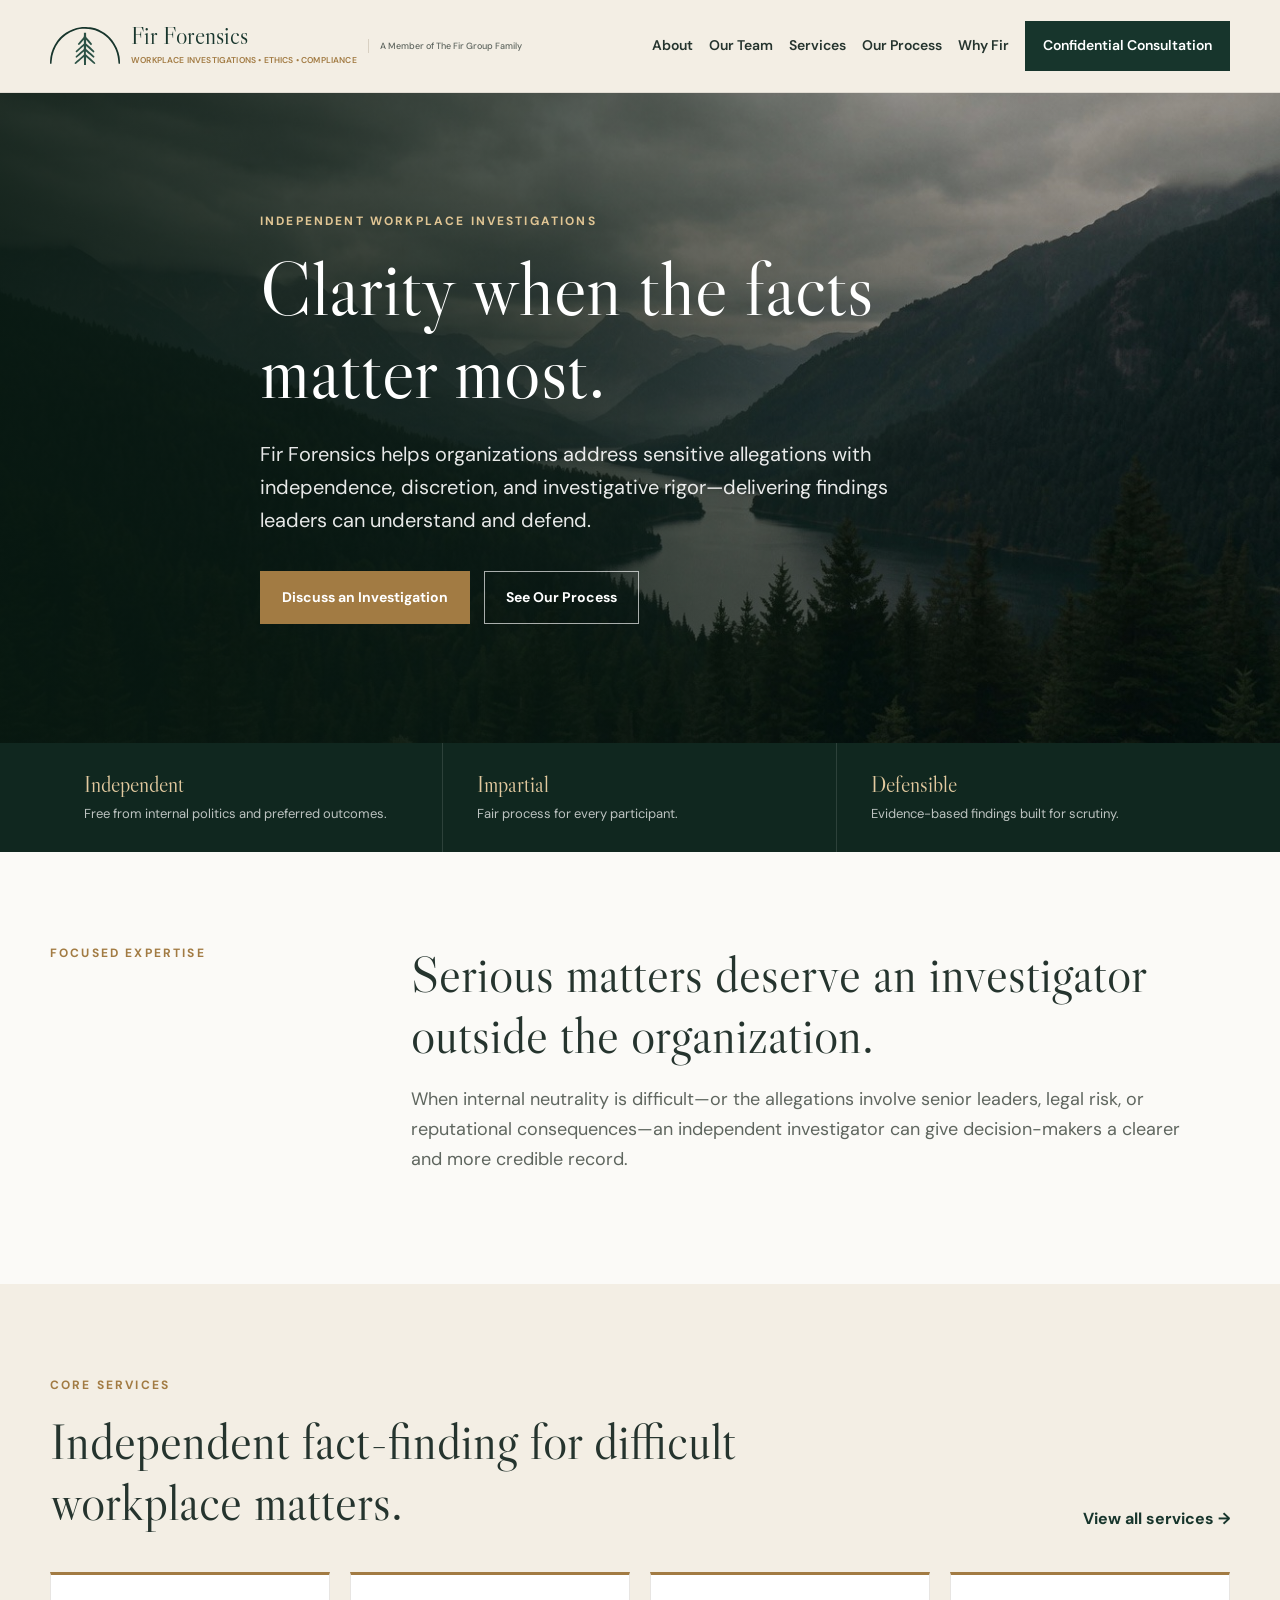
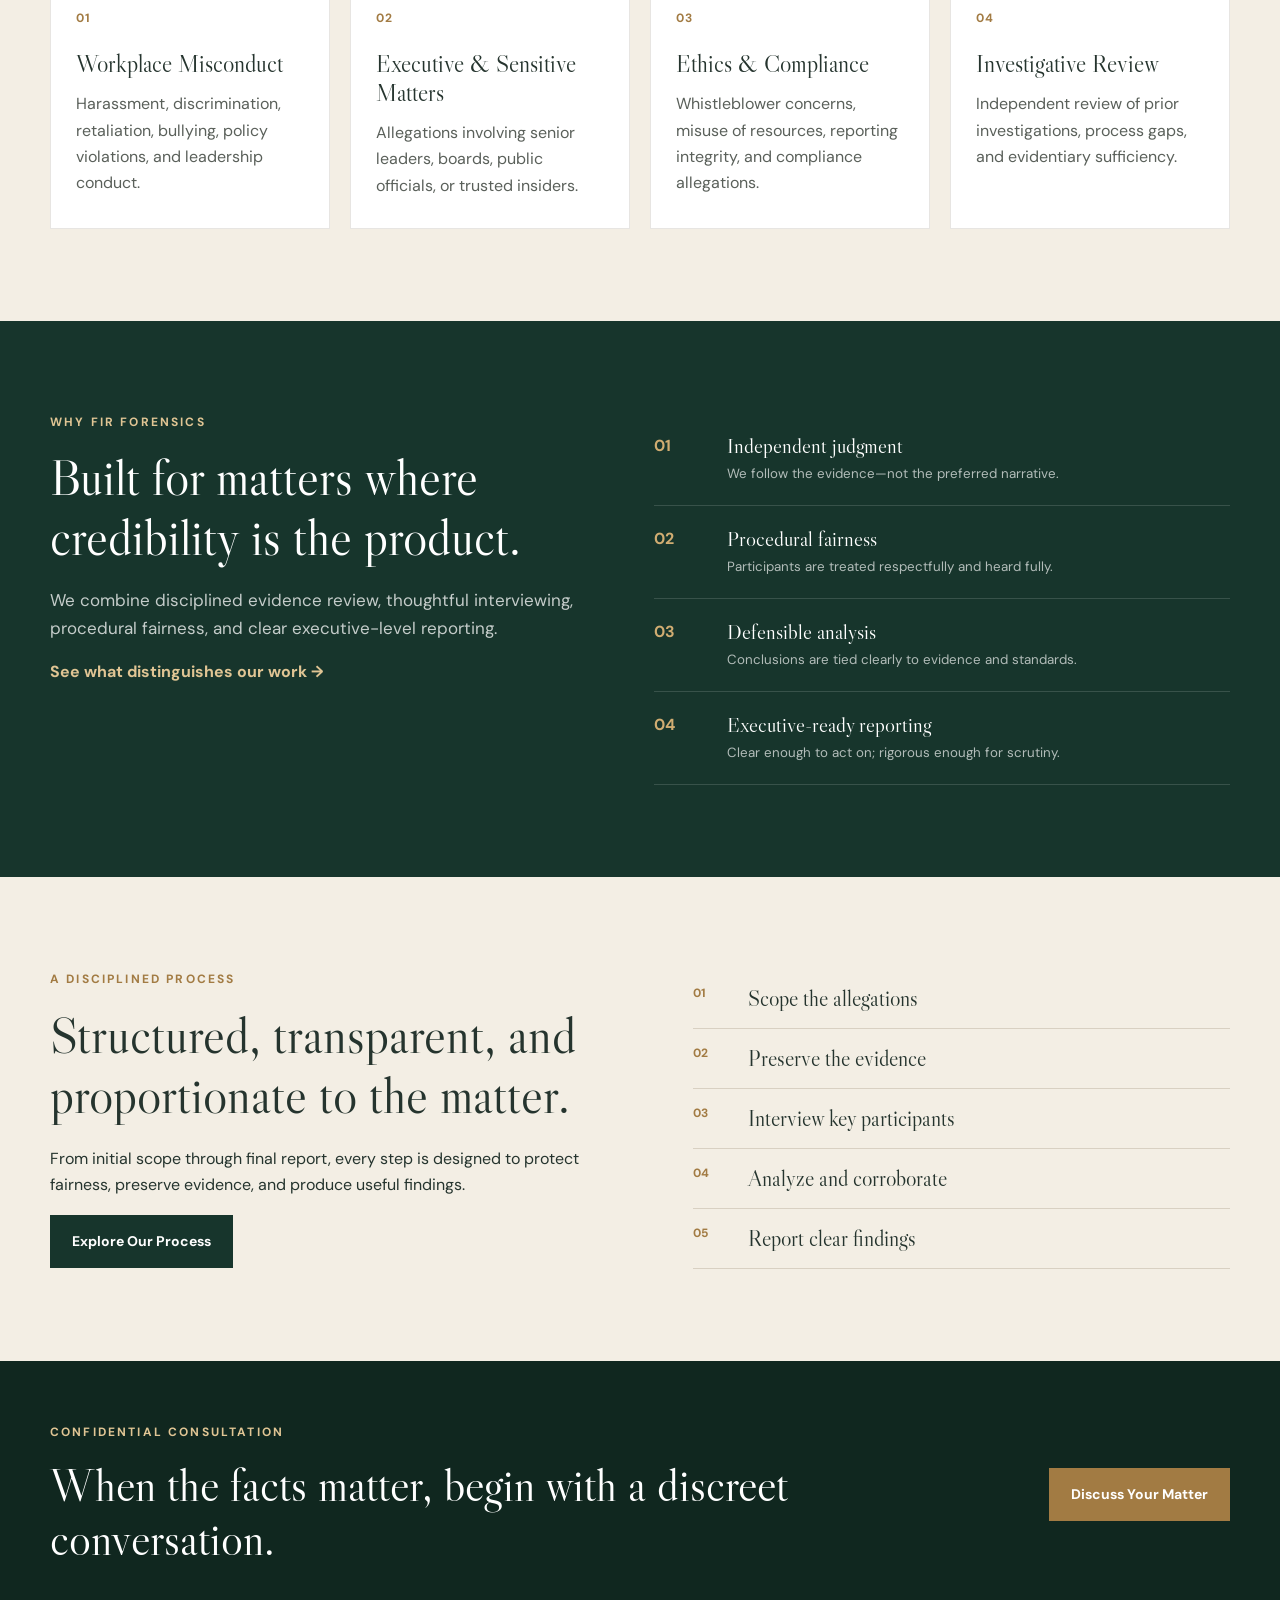
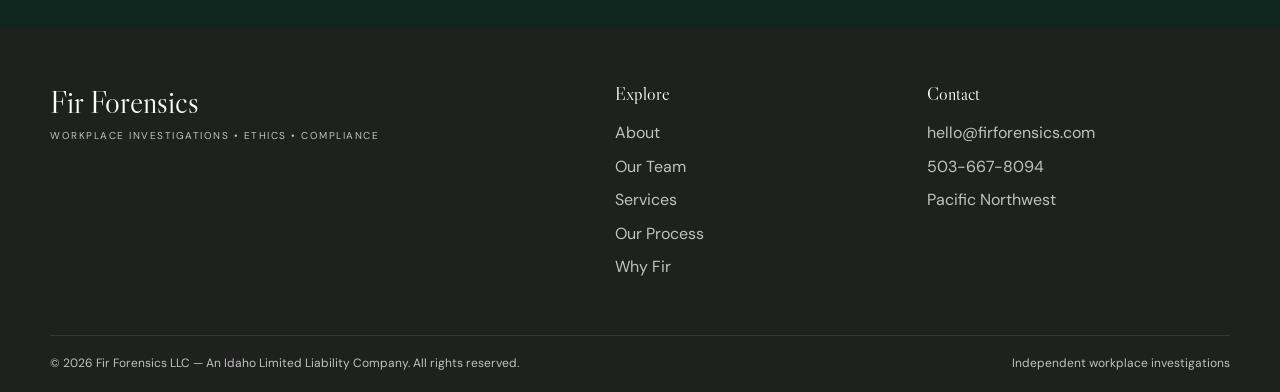
==== index.html @ d8939c5b "Add LLC entity designation to footer copyright line" ====
<!doctype html><html lang="en"><head><link rel="icon" href="images/favicon.svg" type="image/svg+xml"><link rel="icon" href="images/favicon-32.png" sizes="32x32" type="image/png"><link rel="icon" href="images/favicon.ico" sizes="any"><link rel="apple-touch-icon" href="images/apple-touch-icon.png"><meta charset="utf-8"><meta name="viewport" content="width=device-width,initial-scale=1"><title>Fir Forensics | Workplace Investigations · Ethics · Compliance</title><meta name="description" content="Independent workplace investigations for employers, counsel, boards, and organizations."><meta name="theme-color" content="#17352c"><link rel="preconnect" href="https://fonts.googleapis.com"><link rel="preconnect" href="https://fonts.gstatic.com" crossorigin><link href="https://fonts.googleapis.com/css2?family=DM+Sans:wght@400;500;600;700&family=Libre+Caslon+Display&display=swap" rel="stylesheet"><link rel="stylesheet" href="css/styles.css?v=12684427"></head><body data-page="home"><a class="skip-link" href="#main">Skip to content</a>
<header class="site-header">
  <div class="container header-inner">
    <div class="brand"><a class="brand-icon-link" href="index.html" aria-label="Fir Forensics home"><svg class="brand-icon" viewBox="0 0 288 156.141338" xmlns="http://www.w3.org/2000/svg" aria-hidden="true"><g transform="translate(-27.5,195.641338) scale(0.1,-0.1)"><path d="M1545 1950 c-251 -39 -419 -101 -603 -224 -208 -138 -340 -279 -476
-509 -111 -189 -186 -449 -189 -662 l-2 -110 30 0 30 0 7 95 c48 611 407 1086
965 1281 115 39 246 59 400 59 225 0 356 -28 569 -123 122 -54 156 -75 282
-176 301 -243 487 -595 523 -994 14 -153 13 -149 46 -145 l28 3 -1 115 c-2
232 -77 472 -222 710 -206 337 -566 591 -937 661 -124 23 -356 33 -450 19z" fill="#17352c"/><path d="M1670 1638 c0 -94 6 -85 -167 -280 -46 -51 -83 -98 -83 -104 0 -6 12
-20 26 -29 30 -20 19 -30 157 134 l62 74 3 -79 3 -79 -52 -45 c-93 -79 -292
-265 -295 -275 -2 -6 8 -18 22 -28 l25 -18 77 68 c42 37 109 97 147 133 l70
65 3 -59 c4 -68 4 -68 -113 -166 -45 -37 -117 -101 -160 -143 -80 -75 -80 -75
-61 -96 11 -11 23 -21 29 -21 10 0 88 65 220 183 l87 79 0 -65 0 -66 -66 -58
c-74 -64 -225 -198 -288 -254 -41 -37 -41 -37 -22 -58 11 -12 24 -21 30 -21
10 0 113 86 285 238 l60 54 3 -164 3 -163 40 0 40 0 1 95 c1 52 2 125 3 162
l1 68 151 -133 c180 -158 192 -166 213 -148 37 31 28 42 -272 305 l-102 89 0
59 c0 32 2 58 5 58 3 0 71 -59 151 -130 80 -72 151 -130 158 -130 16 0 49 36
45 48 -4 9 -55 55 -286 258 l-63 55 0 61 0 60 34 -29 c19 -15 85 -74 147 -130
63 -57 119 -103 126 -103 6 0 19 10 27 22 15 22 14 25 -39 78 -30 30 -109 102
-174 160 l-120 105 0 80 c0 77 0 79 17 60 113 -135 177 -205 187 -205 18 0 48
37 42 52 -4 11 -119 145 -218 255 -27 30 -29 38 -29 118 l0 85 -45 0 -45 0 0
-82z" fill="#2b5145"/></g></svg></a><div class="brand-textstack"><a class="brand-name-link" href="index.html"><strong class="brand-name">Fir Forensics</strong></a><small class="brand-tagline">Workplace Investigations &bull; Ethics &bull; Compliance</small></div><a class="group-badge" href="https://firgroup.org" target="_blank" rel="noopener">A Member of The Fir Group Family</a></div>
    <button class="nav-toggle" type="button" aria-label="Open navigation" aria-expanded="false"><span></span><span></span><span></span></button>
    <nav class="primary-nav" aria-label="Primary navigation">
      <a href="about.html" data-page="about">About</a>
      <a href="team.html" data-page="team">Our Team</a>
      <a href="services.html" data-page="services">Services</a>
      <a href="process.html" data-page="process">Our Process</a>
      <a href="why-fir.html" data-page="why">Why Fir</a>
      <a class="nav-cta" href="contact.html" data-page="contact">Confidential Consultation</a>
    </nav>
  </div>
</header><main id="main">
<section class="hero home-hero">
  <div class="hero-shade"></div><div class="container hero-content reveal">
    <p class="eyebrow light">Independent workplace investigations</p>
    <h1>Clarity when the facts matter most.</h1>
    <p class="hero-lede">Fir Forensics helps organizations address sensitive allegations with independence, discretion, and investigative rigor—delivering findings leaders can understand and defend.</p>
    <div class="button-row"><a class="button button-gold" href="contact.html">Discuss an Investigation</a><a class="button button-ghost" href="process.html">See Our Process</a></div>
  </div>
</section>
<section class="trust-bar"><div class="container trust-grid"><div><strong>Independent</strong><span>Free from internal politics and preferred outcomes.</span></div><div><strong>Impartial</strong><span>Fair process for every participant.</span></div><div><strong>Defensible</strong><span>Evidence-based findings built for scrutiny.</span></div></div></section>
<section class="section intro"><div class="container split-heading"><p class="eyebrow">Focused expertise</p><div><h2>Serious matters deserve an investigator outside the organization.</h2><p>When internal neutrality is difficult—or the allegations involve senior leaders, legal risk, or reputational consequences—an independent investigator can give decision-makers a clearer and more credible record.</p></div></div></section>
<section class="section cream"><div class="container"><div class="section-heading"><div><p class="eyebrow">Core services</p><h2>Independent fact-finding for difficult workplace matters.</h2></div><a class="text-link" href="services.html">View all services →</a></div><div class="card-grid four"><article class="service-card reveal"><span>01</span><h3>Workplace Misconduct</h3><p>Harassment, discrimination, retaliation, bullying, policy violations, and leadership conduct.</p></article><article class="service-card reveal"><span>02</span><h3>Executive & Sensitive Matters</h3><p>Allegations involving senior leaders, boards, public officials, or trusted insiders.</p></article><article class="service-card reveal"><span>03</span><h3>Ethics & Compliance</h3><p>Whistleblower concerns, misuse of resources, reporting integrity, and compliance allegations.</p></article><article class="service-card reveal"><span>04</span><h3>Investigative Review</h3><p>Independent review of prior investigations, process gaps, and evidentiary sufficiency.</p></article></div></div></section>
<section class="section forest"><div class="container why-grid"><div><p class="eyebrow light">Why Fir Forensics</p><h2>Built for matters where credibility is the product.</h2><p>We combine disciplined evidence review, thoughtful interviewing, procedural fairness, and clear executive-level reporting.</p><a class="text-link light" href="why-fir.html">See what distinguishes our work →</a></div><div class="principle-list"><div><b>01</b><span><strong>Independent judgment</strong><small>We follow the evidence—not the preferred narrative.</small></span></div><div><b>02</b><span><strong>Procedural fairness</strong><small>Participants are treated respectfully and heard fully.</small></span></div><div><b>03</b><span><strong>Defensible analysis</strong><small>Conclusions are tied clearly to evidence and standards.</small></span></div><div><b>04</b><span><strong>Executive-ready reporting</strong><small>Clear enough to act on; rigorous enough for scrutiny.</small></span></div></div></div></section>
<section class="section cream"><div class="container process-preview"><div><p class="eyebrow">A disciplined process</p><h2>Structured, transparent, and proportionate to the matter.</h2><p>From initial scope through final report, every step is designed to protect fairness, preserve evidence, and produce useful findings.</p><a class="button button-dark" href="process.html">Explore Our Process</a></div><ol><li><span>01</span>Scope the allegations</li><li><span>02</span>Preserve the evidence</li><li><span>03</span>Interview key participants</li><li><span>04</span>Analyze and corroborate</li><li><span>05</span>Report clear findings</li></ol></div></section></main><section class="final-cta">
  <div class="container final-cta-inner">
    <div><p class="eyebrow light">Confidential consultation</p><h2>When the facts matter, begin with a discreet conversation.</h2></div>
    <a class="button button-gold" href="contact.html">Discuss Your Matter</a>
  </div>
</section>
<footer class="site-footer">
  <div class="container footer-main">
    <a class="footer-brand" href="index.html"><strong>Fir Forensics</strong><span>Workplace Investigations • Ethics • Compliance</span></a>
    <div><h3>Explore</h3><a href="about.html">About</a><a href="team.html">Our Team</a><a href="services.html">Services</a><a href="process.html">Our Process</a><a href="why-fir.html">Why Fir</a></div>
    <div><h3>Contact</h3><a href="mailto:hello@firforensics.com">hello@firforensics.com</a><a href="tel:+15036678094">503-667-8094</a><span>Pacific Northwest</span></div>
  </div>
  <div class="container footer-bottom"><span>© <span id="year"></span> Fir Forensics LLC — An Idaho Limited Liability Company. All rights reserved.</span><span>Independent workplace investigations</span></div>
</footer>
<script src="js/script.js"></script></body></html>
---- css/styles.css ----
:root{--forest:#17352c;--forest-dark:#10271f;--forest-soft:#2b5145;--gold:#a27b43;--gold-light:#c9a66f;--cream:#f3eee4;--paper:#fbfaf7;--ink:#25342e;--muted:#5f665f;--line:#d8d0c2;--serif:"Libre Caslon Display",Georgia,serif;--sans:"DM Sans",Arial,sans-serif}*{box-sizing:border-box}html{scroll-behavior:smooth}body{margin:0;color:var(--ink);background:var(--paper);font-family:var(--sans);line-height:1.65}a{color:inherit;text-decoration:none}img{max-width:100%}.container{width:min(1180px,calc(100% - 48px));margin:auto}.skip-link{position:absolute;left:-999px;top:8px;background:#fff;padding:10px;z-index:99}.skip-link:focus{left:8px}.group-badge{font-size:9px;letter-spacing:0;font-weight:500;color:var(--muted);white-space:nowrap}.group-badge:hover{color:var(--gold)}.site-header{position:relative;background:var(--cream);border-bottom:1px solid rgba(0,0,0,.08);z-index:10}.header-inner{min-height:92px;display:flex;align-items:center;justify-content:space-between;gap:30px}.brand{display:flex;align-items:center;gap:11px;color:var(--forest)}.brand-icon-link{display:flex;align-items:center}.brand-icon{display:block;width:70px;height:auto;flex-shrink:0}.brand-textstack{display:flex;flex-direction:column;justify-content:center;gap:1px}.brand-name{font:400 24px var(--serif);color:var(--forest);line-height:1;letter-spacing:.005em;white-space:nowrap}.brand-tagline{font-size:8.5px;letter-spacing:.02em;text-transform:uppercase;color:var(--gold);font-weight:600;white-space:nowrap;display:block}.group-badge{padding-left:11px;border-left:1px solid var(--line)}.primary-nav{display:flex;align-items:center;gap:16px;font-size:14px;font-weight:600}.primary-nav a{padding:8px 0;white-space:nowrap}.primary-nav a.active{color:var(--gold)}.nav-cta{background:var(--forest);color:#fff!important;padding:13px 18px!important}.nav-toggle{display:none;border:0;background:none;padding:8px}.nav-toggle span{display:block;width:25px;height:2px;background:var(--forest);margin:5px}.hero,.subhero{position:relative;background-size:cover;background-position:center;color:#fff}.home-hero{background-image:url('../images/gorge.jpeg')}.about-hero{background-image:url('../images/harbor-rain.jpeg');background-position:center 46%}.services-hero{background-image:url('../images/coastal-sunset.jpeg');background-position:center 54%}.process-hero{background-image:url('../images/harbor-rain.jpeg');background-position:center 62%}.why-hero{background-image:url('../images/coastal-sunset.jpeg');background-position:center 40%}.team-hero{background-image:url('../images/gorge.jpeg');background-position:center 58%}.contact-hero{background-image:linear-gradient(120deg,#10271f,#2b5145)}.home-hero{min-height:650px;display:flex;align-items:center;background-position:center 48%}.subhero{min-height:485px;display:flex;align-items:center;background-position:center 46%}.services-hero{background-position:center 54%}.process-hero{background-position:center 45%}.contact-hero{background-position:center 59%}.hero-shade{position:absolute;inset:0;background:linear-gradient(90deg,rgba(8,25,17,.86) 0%,rgba(8,25,17,.65) 44%,rgba(8,25,17,.18) 78%)}.hero-content,.subhero-content{position:relative;z-index:1;padding:95px 0;max-width:760px}.eyebrow{font-size:12px;text-transform:uppercase;letter-spacing:.18em;font-weight:700;color:var(--gold);margin:0 0 15px}.eyebrow.light{color:#e0c594}.hero h1,.subhero h1{font:400 clamp(47px,6vw,78px)/1.08 var(--serif);margin:0 0 25px}.subhero h1{font-size:clamp(43px,5vw,68px)}.hero-lede,.subhero-content>p:last-child{font-size:20px;max-width:690px;color:rgba(255,255,255,.9)}.button-row{display:flex;gap:14px;flex-wrap:wrap;margin-top:34px}.button{display:inline-flex;justify-content:center;align-items:center;padding:14px 21px;font-weight:700;font-size:14px;border:1px solid transparent}.button-gold{background:var(--gold);color:#fff}.button-ghost{border-color:rgba(255,255,255,.65);color:#fff}.button-dark{background:var(--forest);color:#fff}.trust-bar{background:var(--forest-dark);color:#fff}.trust-grid{display:grid;grid-template-columns:repeat(3,1fr)}.trust-grid div{padding:28px 34px;border-right:1px solid rgba(255,255,255,.12)}.trust-grid div:last-child{border:0}.trust-grid strong,.trust-grid span{display:block}.trust-grid strong{font:400 22px var(--serif);color:#e2c99f}.trust-grid span{font-size:13px;color:rgba(255,255,255,.72);margin-top:5px}.section{padding:92px 0}.cream{background:var(--cream)}.forest{background:var(--forest);color:#fff}.split-heading{display:grid;grid-template-columns:.7fr 2fr;gap:75px}.split-heading h2,.section-heading h2,.image-copy h2,.who-grid h2,.contact-layout h2,.process-preview h2{font:400 clamp(34px,4vw,52px)/1.18 var(--serif);margin:0 0 20px}.split-heading p:not(.eyebrow){font-size:18px;color:var(--muted);max-width:800px}.section-heading{display:flex;justify-content:space-between;gap:40px;align-items:end;margin-bottom:40px}.section-heading>div{max-width:760px}.section-heading h2{margin-bottom:0}.section-note,.section-heading>p{max-width:360px;color:var(--muted);font-size:14px}.text-link{color:var(--forest);font-weight:700}.text-link.light{color:#e0c594}.card-grid{display:grid;gap:20px}.card-grid.four{grid-template-columns:repeat(4,1fr)}.card-grid.three{grid-template-columns:repeat(3,1fr)}.service-card,.value-card{background:#fff;border:1px solid rgba(100,90,70,.15);border-top:3px solid var(--gold);padding:29px 25px;min-height:245px}.service-card span,.value-card>span{color:var(--gold);font-weight:700;font-size:12px;letter-spacing:.1em}.service-card h3,.value-card h3{font:400 24px/1.2 var(--serif);margin:20px 0 12px}.service-card p,.value-card p{color:#5a605a;margin:0}.why-grid{display:grid;grid-template-columns:1fr 1.1fr;gap:80px;align-items:start}.why-grid h2{font:400 clamp(35px,4vw,52px)/1.17 var(--serif);margin:0 0 18px}.why-grid>div:first-child>p:not(.eyebrow){color:rgba(255,255,255,.75);font-size:17px}.principle-list>div{display:grid;grid-template-columns:55px 1fr;gap:18px;padding:20px 0;border-bottom:1px solid rgba(255,255,255,.14)}.principle-list b{color:#d1ad72}.principle-list strong,.principle-list small{display:block}.principle-list strong{font:400 21px var(--serif)}.principle-list small{color:rgba(255,255,255,.67);margin-top:4px}.case-grid{display:grid;grid-template-columns:repeat(3,1fr);gap:22px}.case-grid article{background:#fff;border:1px solid var(--line);padding:30px}.case-grid span{color:var(--gold);font-size:11px;font-weight:700;text-transform:uppercase;letter-spacing:.15em}.case-grid h3{font:400 25px/1.25 var(--serif);margin:14px 0}.case-grid p{color:#59605a;font-size:15px}.process-preview{display:grid;grid-template-columns:1.05fr 1fr;gap:80px;align-items:center}.process-preview ol{list-style:none;margin:0;padding:0}.process-preview li{display:grid;grid-template-columns:55px 1fr;padding:16px 0;border-bottom:1px solid var(--line);font:400 22px var(--serif)}.process-preview li span{font:700 12px var(--sans);color:var(--gold)}.image-copy{display:grid;grid-template-columns:1fr 1.05fr;gap:75px;align-items:center}.image-copy.reverse .photo-panel{order:2}.photo-panel{min-height:520px;background:linear-gradient(rgba(23,53,44,.08),rgba(23,53,44,.08)),url('../images/harbor-rain.jpeg') center/cover;box-shadow:24px 24px 0 var(--cream)}.image-copy p:not(.eyebrow){color:var(--muted);font-size:17px}.image-copy blockquote{border-left:3px solid var(--gold);padding:18px 0 18px 25px;margin:28px 0 0;font:400 21px/1.5 var(--serif)}.who-grid{display:grid;grid-template-columns:1fr 1fr;gap:85px;align-items:center}.audience-list{border-left:1px solid var(--line);padding-left:45px}.audience-list p{display:grid;grid-template-columns:26px 1fr;gap:12px}.audience-list span{color:var(--gold)}.service-detail{padding:75px 0;background:#fff}.service-detail.alternate{background:var(--cream)}.detail-grid{display:grid;grid-template-columns:70px 1.35fr .75fr;gap:45px}.detail-number{font:400 40px var(--serif);color:var(--gold)}.detail-grid h2{font:400 clamp(32px,4vw,48px)/1.2 var(--serif);margin:0 0 15px}.detail-grid .lead{font:400 20px/1.55 var(--serif);color:#39483f}.detail-grid p{color:var(--muted)}.detail-grid aside{border-left:1px solid var(--line);padding-left:30px}.detail-grid aside h3{font:400 21px var(--serif)}.detail-grid ul{list-style:none;padding:0}.detail-grid li{padding:8px 0 8px 19px;border-bottom:1px solid rgba(0,0,0,.08);position:relative;color:#525a54}.detail-grid li:before{content:"";position:absolute;left:0;top:17px;width:6px;height:6px;border:1px solid var(--gold);transform:rotate(45deg)}.timeline{position:relative}.timeline:before{content:"";position:absolute;left:52px;top:0;bottom:0;width:1px;background:var(--line)}.timeline article{display:grid;grid-template-columns:105px 1fr;gap:30px;padding:0 0 60px}.timeline article>span{width:58px;height:58px;border-radius:50%;background:var(--forest);color:#fff;display:grid;place-items:center;font-weight:700;z-index:1}.timeline h2{font:400 clamp(29px,3.4vw,43px)/1.2 var(--serif);margin:0 0 13px}.timeline p{color:var(--muted);max-width:790px}.timeline ul{display:flex;gap:10px;flex-wrap:wrap;list-style:none;padding:0}.timeline li{background:#fff;border:1px solid var(--line);padding:7px 11px;font-size:13px}.differentiator-grid{display:grid;grid-template-columns:repeat(3,1fr);gap:1px;background:rgba(255,255,255,.13)}.differentiator-grid article{background:var(--forest);padding:35px}.differentiator-grid span{color:#d1ad72;font-size:12px;font-weight:700}.differentiator-grid h3{font:400 24px var(--serif)}.differentiator-grid p{color:rgba(255,255,255,.72)}.contact-layout{display:grid;grid-template-columns:1fr 1fr;gap:85px}.contact-layout>div>p{color:var(--muted);font-size:17px}.contact-details{display:grid;gap:20px;margin:35px 0}.contact-details div{border-bottom:1px solid var(--line);padding-bottom:14px}.contact-details small,.contact-details a,.contact-details span{display:block}.contact-details small{text-transform:uppercase;letter-spacing:.12em;color:var(--gold);font-weight:700}.contact-details a,.contact-details span{font:400 20px var(--serif);margin-top:4px}.notice{background:var(--cream);padding:18px;font-size:13px}.contact-form{background:#fff;border:1px solid var(--line);padding:35px;display:grid;gap:17px}.contact-form label{display:grid;gap:7px;font-size:13px;font-weight:700}.contact-form input,.contact-form select,.contact-form textarea{width:100%;border:1px solid #cfc7b9;background:#fbfaf7;padding:12px;font:inherit}.form-note{font-size:12px;color:var(--muted);margin:0}.final-cta{background:var(--forest-dark);color:#fff;padding:62px 0}.final-cta-inner{display:flex;justify-content:space-between;align-items:center;gap:40px}.final-cta h2{font:400 clamp(30px,4vw,46px)/1.18 var(--serif);margin:0;max-width:800px}.site-footer{background:#1f211f;color:rgba(255,255,255,.72)}.footer-main{display:grid;grid-template-columns:2fr 1fr 1.2fr;gap:60px;padding:55px 0}.footer-main>div{display:flex;flex-direction:column;gap:7px}.footer-main h3{font:400 18px var(--serif);color:#fff;margin:0 0 8px}.footer-brand strong,.footer-brand span{display:block}.footer-brand strong{font:400 31px var(--serif);color:#fff}.footer-brand span{font-size:10px;text-transform:uppercase;letter-spacing:.15em;margin-top:7px}.footer-bottom{border-top:1px solid rgba(255,255,255,.1);padding:18px 0;display:flex;justify-content:space-between;font-size:12px}.reveal{opacity:0;transform:translateY(15px);transition:.65s ease}.reveal.visible{opacity:1;transform:none}
@media(max-width:1040px){.nav-toggle{display:block}.primary-nav{display:none;position:absolute;top:104px;left:0;right:0;background:#fff;flex-direction:column;align-items:stretch;padding:25px 30px;box-shadow:0 15px 25px rgba(0,0,0,.1)}.primary-nav.open{display:flex}.nav-cta{text-align:center}.card-grid.four{grid-template-columns:repeat(2,1fr)}.case-grid,.differentiator-grid{grid-template-columns:1fr 1fr}.detail-grid{grid-template-columns:55px 1fr}.detail-grid aside{grid-column:2;border-left:0;border-top:1px solid var(--line);padding:25px 0 0}.split-heading,.why-grid,.image-copy,.who-grid,.process-preview,.contact-layout{grid-template-columns:1fr;gap:40px}.image-copy.reverse .photo-panel{order:0}.final-cta-inner{align-items:flex-start}.footer-main{grid-template-columns:1.4fr 1fr 1fr}}
@media(max-width:680px){.container{width:min(100% - 28px,1180px)}.header-inner{min-height:88px}.brand-icon{width:56px}.brand-name{font-size:20px}.brand-tagline{font-size:9px}.group-badge{display:none}.primary-nav{top:88px}.home-hero{min-height:600px;background-position:62% center}.subhero{min-height:430px;background-position:62% center}.hero-shade{background:rgba(8,25,17,.68)}.hero-content,.subhero-content{padding:70px 0}.section{padding:68px 0}.trust-grid,.card-grid.four,.card-grid.three,.case-grid,.differentiator-grid{grid-template-columns:1fr}.trust-grid div{border-right:0;border-bottom:1px solid rgba(255,255,255,.12)}.section-heading{display:block}.section-heading .text-link{display:inline-block;margin-top:18px}.service-card,.value-card{min-height:auto}.photo-panel{min-height:330px;box-shadow:12px 12px 0 var(--cream)}.detail-grid{grid-template-columns:1fr;gap:15px}.detail-grid aside{grid-column:auto}.timeline:before{left:27px}.timeline article{grid-template-columns:58px 1fr;gap:18px}.timeline article>span{width:54px;height:54px}.timeline ul{display:block}.final-cta-inner,.footer-bottom{flex-direction:column;align-items:flex-start}.footer-main{grid-template-columns:1fr;gap:30px}.contact-form{padding:24px}}
.team-grid{display:grid;gap:42px}.team-profile{display:grid;grid-template-columns:minmax(270px,.72fr) 1.35fr;gap:52px;align-items:stretch;background:#fff;border:1px solid var(--line);padding:28px}.team-profile.reverse{grid-template-columns:1.35fr minmax(270px,.72fr)}.team-profile.reverse img{order:2}.team-profile img{width:100%;height:100%;min-height:430px;object-fit:cover;object-position:center top}.team-copy{padding:20px 14px}.team-copy h2{font:400 clamp(34px,4vw,49px)/1.12 var(--serif);margin:0 0 18px}.team-copy>p:not(.eyebrow){color:var(--muted);font-size:16px}.team-copy ul{list-style:none;padding:0;margin:24px 0}.team-copy li{position:relative;padding:9px 0 9px 22px;border-bottom:1px solid rgba(0,0,0,.08)}.team-copy li:before{content:"";position:absolute;left:1px;top:18px;width:7px;height:7px;border:1px solid var(--gold);transform:rotate(45deg)}
@media(max-width:1000px){.team-profile,.team-profile.reverse{grid-template-columns:1fr}.team-profile.reverse img{order:0}.brand-icon{width:80px}.brand-name{font-size:26px}}
@media(max-width:680px){.brand-icon{width:52px}.brand-name{font-size:19px}.team-profile{padding:18px;gap:22px}.team-profile img{min-height:330px}.team-copy{padding:6px}}

/* Team page portrait refinement */
.team-profile,
.team-profile.reverse{
  grid-template-columns:220px 1fr;
  align-items:start;
}
.team-profile.reverse{
  grid-template-columns:1fr 220px;
}
.team-profile img{
  width:220px;
  height:220px;
  min-height:0;
  aspect-ratio:1 / 1;
  border-radius:50%;
  object-fit:cover;
  object-position:center top;
  border:6px solid #fff;
  box-shadow:0 0 0 1px var(--line),0 10px 28px rgba(16,39,31,.12);
  align-self:start;
}
@media(max-width:1000px){
  .team-profile,
  .team-profile.reverse{
    grid-template-columns:180px 1fr;
  }
  .team-profile.reverse{
    grid-template-columns:1fr 180px;
  }
  .team-profile img{
    width:180px;
    height:180px;
  }
}
@media(max-width:760px){
  .team-profile,
  .team-profile.reverse{
    grid-template-columns:1fr;
  }
  .team-profile.reverse img{
    order:0;
  }
  .team-profile img{
    width:160px;
    height:160px;
    justify-self:center;
  }
  .team-copy{
    text-align:left;
  }
}

/* Version 3.1 refinements */
.team-role{margin:-8px 0 20px;color:var(--forest);font:400 18px/1.55 var(--serif)}
.team-role em{color:var(--muted)}
.team-role strong{font-weight:400;color:var(--forest)}
.why-photo-panel{background-image:linear-gradient(rgba(23,53,44,.08),rgba(23,53,44,.08)),url('../images/gorge.jpeg');background-position:center 55%}

/* Version 3.2: equal co-founder presentation */
.team-grid{grid-template-columns:repeat(2,minmax(0,1fr));align-items:stretch}
.team-profile,.team-profile.reverse{grid-template-columns:170px 1fr;gap:30px;height:100%;align-items:start}
.team-profile.reverse img{order:0}
.team-profile img{width:170px;height:170px}
.team-copy{padding:6px 4px}
.team-copy h2{font-size:clamp(31px,3.2vw,43px);margin-bottom:12px}
.team-role{min-height:64px;margin:-4px 0 18px}
@media(max-width:1000px){.team-grid{grid-template-columns:1fr}.team-profile,.team-profile.reverse{grid-template-columns:180px 1fr}.team-profile img{width:180px;height:180px}.team-role{min-height:0}}
@media(max-width:760px){.team-profile,.team-profile.reverse{grid-template-columns:1fr}.team-profile img{width:155px;height:155px}}
@media(max-width:460px){.brand-tagline{white-space:normal;max-width:150px;line-height:1.35}.group-badge{white-space:normal;max-width:150px;line-height:1.35}.brand-icon{width:46px}.brand-name{font-size:17px}}
@media(max-width:1230px) and (min-width:1041px){.group-badge{white-space:normal;max-width:150px;line-height:1.3;font-size:8.5px}.brand-tagline{font-size:8px}.brand-icon{width:60px}.brand-name{font-size:21px}.brand{gap:9px}}
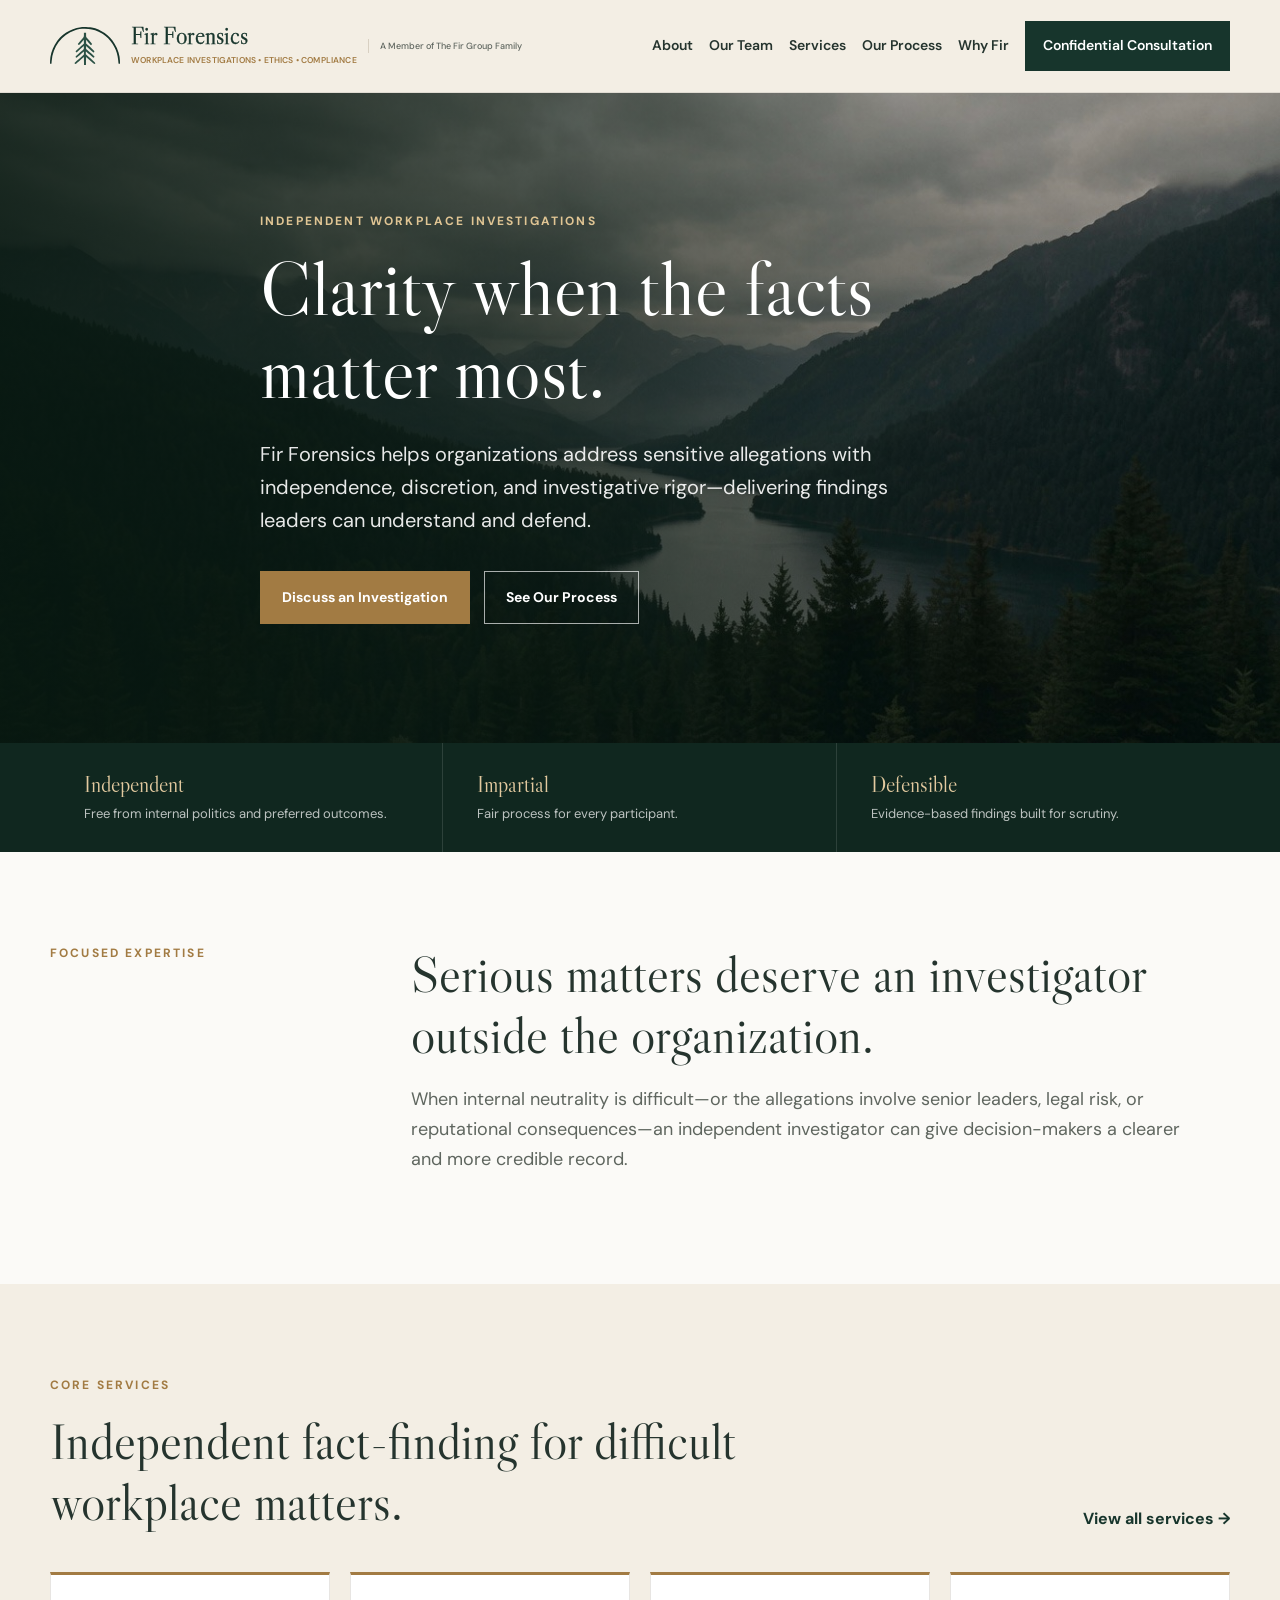
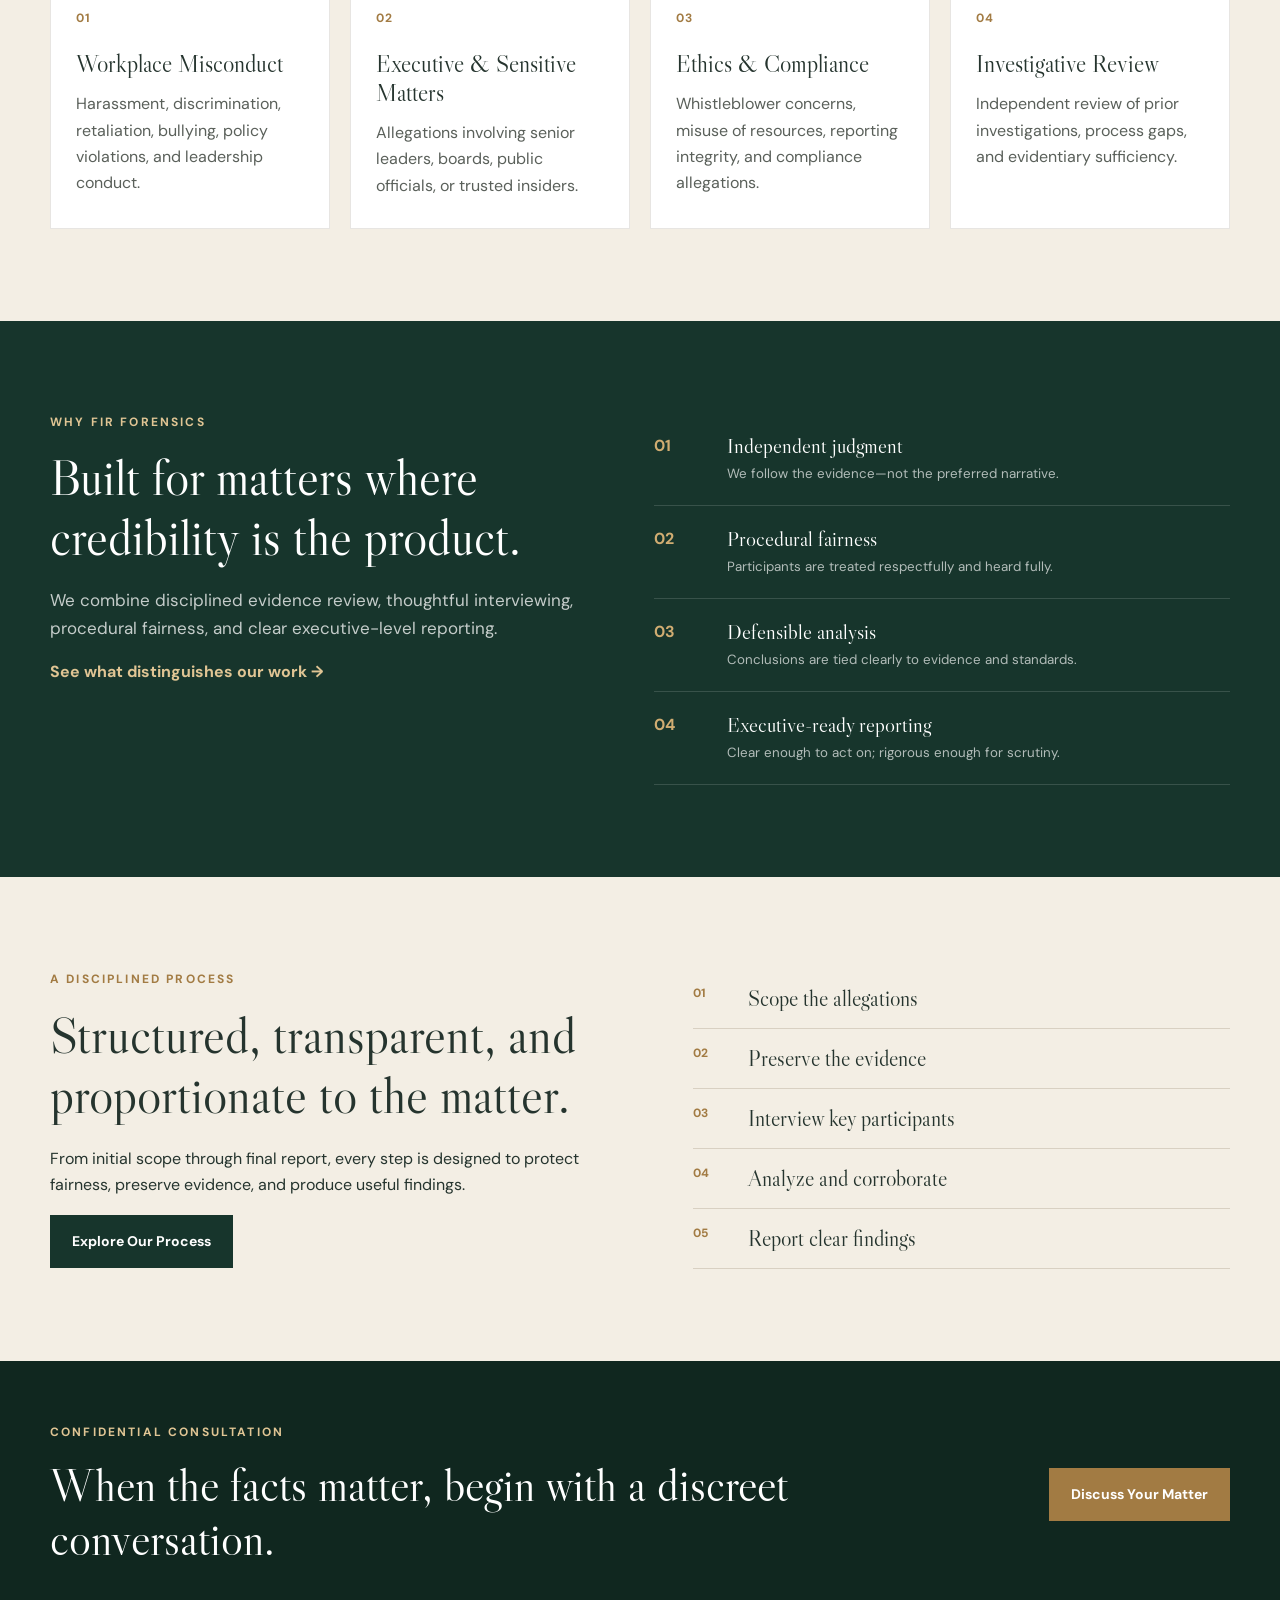
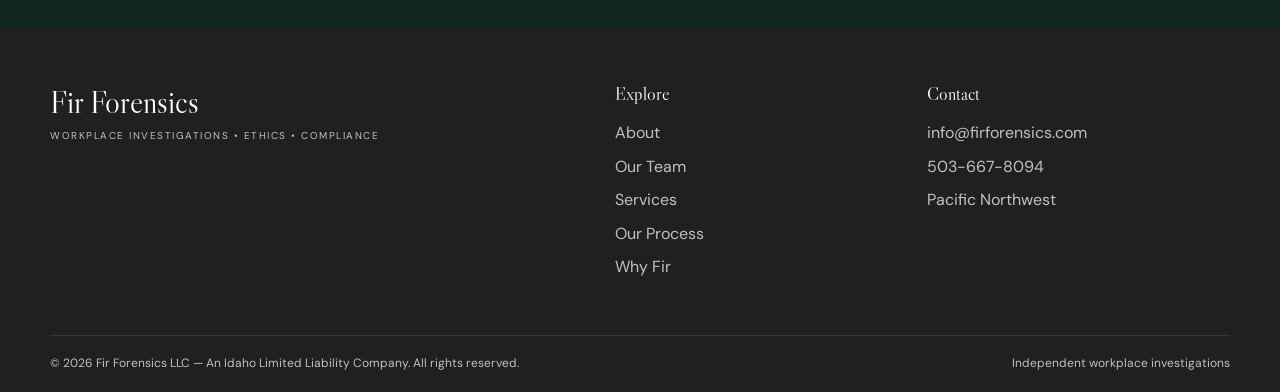
==== commit 675de0ce: "Update contact page: photo hero, remove form, simplify layout, update email address" ====
--- a/index.html
+++ b/index.html
@@ -52,7 +52,7 @@
   <div class="container footer-main">
     <a class="footer-brand" href="index.html"><strong>Fir Forensics</strong><span>Workplace Investigations • Ethics • Compliance</span></a>
     <div><h3>Explore</h3><a href="about.html">About</a><a href="team.html">Our Team</a><a href="services.html">Services</a><a href="process.html">Our Process</a><a href="why-fir.html">Why Fir</a></div>
-    <div><h3>Contact</h3><a href="mailto:hello@firforensics.com">hello@firforensics.com</a><a href="tel:+15036678094">503-667-8094</a><span>Pacific Northwest</span></div>
+    <div><h3>Contact</h3><a href="mailto:info@firforensics.com">info@firforensics.com</a><a href="tel:+15036678094">503-667-8094</a><span>Pacific Northwest</span></div>
   </div>
   <div class="container footer-bottom"><span>© <span id="year"></span> Fir Forensics LLC — An Idaho Limited Liability Company. All rights reserved.</span><span>Independent workplace investigations</span></div>
 </footer>
--- a/css/styles.css
+++ b/css/styles.css
@@ -1,4 +1,4 @@
-:root{--forest:#17352c;--forest-dark:#10271f;--forest-soft:#2b5145;--gold:#a27b43;--gold-light:#c9a66f;--cream:#f3eee4;--paper:#fbfaf7;--ink:#25342e;--muted:#5f665f;--line:#d8d0c2;--serif:"Libre Caslon Display",Georgia,serif;--sans:"DM Sans",Arial,sans-serif}*{box-sizing:border-box}html{scroll-behavior:smooth}body{margin:0;color:var(--ink);background:var(--paper);font-family:var(--sans);line-height:1.65}a{color:inherit;text-decoration:none}img{max-width:100%}.container{width:min(1180px,calc(100% - 48px));margin:auto}.skip-link{position:absolute;left:-999px;top:8px;background:#fff;padding:10px;z-index:99}.skip-link:focus{left:8px}.group-badge{font-size:9px;letter-spacing:0;font-weight:500;color:var(--muted);white-space:nowrap}.group-badge:hover{color:var(--gold)}.site-header{position:relative;background:var(--cream);border-bottom:1px solid rgba(0,0,0,.08);z-index:10}.header-inner{min-height:92px;display:flex;align-items:center;justify-content:space-between;gap:30px}.brand{display:flex;align-items:center;gap:11px;color:var(--forest)}.brand-icon-link{display:flex;align-items:center}.brand-icon{display:block;width:70px;height:auto;flex-shrink:0}.brand-textstack{display:flex;flex-direction:column;justify-content:center;gap:1px}.brand-name{font:400 24px var(--serif);color:var(--forest);line-height:1;letter-spacing:.005em;white-space:nowrap}.brand-tagline{font-size:8.5px;letter-spacing:.02em;text-transform:uppercase;color:var(--gold);font-weight:600;white-space:nowrap;display:block}.group-badge{padding-left:11px;border-left:1px solid var(--line)}.primary-nav{display:flex;align-items:center;gap:16px;font-size:14px;font-weight:600}.primary-nav a{padding:8px 0;white-space:nowrap}.primary-nav a.active{color:var(--gold)}.nav-cta{background:var(--forest);color:#fff!important;padding:13px 18px!important}.nav-toggle{display:none;border:0;background:none;padding:8px}.nav-toggle span{display:block;width:25px;height:2px;background:var(--forest);margin:5px}.hero,.subhero{position:relative;background-size:cover;background-position:center;color:#fff}.home-hero{background-image:url('../images/gorge.jpeg')}.about-hero{background-image:url('../images/harbor-rain.jpeg');background-position:center 46%}.services-hero{background-image:url('../images/coastal-sunset.jpeg');background-position:center 54%}.process-hero{background-image:url('../images/harbor-rain.jpeg');background-position:center 62%}.why-hero{background-image:url('../images/coastal-sunset.jpeg');background-position:center 40%}.team-hero{background-image:url('../images/gorge.jpeg');background-position:center 58%}.contact-hero{background-image:linear-gradient(120deg,#10271f,#2b5145)}.home-hero{min-height:650px;display:flex;align-items:center;background-position:center 48%}.subhero{min-height:485px;display:flex;align-items:center;background-position:center 46%}.services-hero{background-position:center 54%}.process-hero{background-position:center 45%}.contact-hero{background-position:center 59%}.hero-shade{position:absolute;inset:0;background:linear-gradient(90deg,rgba(8,25,17,.86) 0%,rgba(8,25,17,.65) 44%,rgba(8,25,17,.18) 78%)}.hero-content,.subhero-content{position:relative;z-index:1;padding:95px 0;max-width:760px}.eyebrow{font-size:12px;text-transform:uppercase;letter-spacing:.18em;font-weight:700;color:var(--gold);margin:0 0 15px}.eyebrow.light{color:#e0c594}.hero h1,.subhero h1{font:400 clamp(47px,6vw,78px)/1.08 var(--serif);margin:0 0 25px}.subhero h1{font-size:clamp(43px,5vw,68px)}.hero-lede,.subhero-content>p:last-child{font-size:20px;max-width:690px;color:rgba(255,255,255,.9)}.button-row{display:flex;gap:14px;flex-wrap:wrap;margin-top:34px}.button{display:inline-flex;justify-content:center;align-items:center;padding:14px 21px;font-weight:700;font-size:14px;border:1px solid transparent}.button-gold{background:var(--gold);color:#fff}.button-ghost{border-color:rgba(255,255,255,.65);color:#fff}.button-dark{background:var(--forest);color:#fff}.trust-bar{background:var(--forest-dark);color:#fff}.trust-grid{display:grid;grid-template-columns:repeat(3,1fr)}.trust-grid div{padding:28px 34px;border-right:1px solid rgba(255,255,255,.12)}.trust-grid div:last-child{border:0}.trust-grid strong,.trust-grid span{display:block}.trust-grid strong{font:400 22px var(--serif);color:#e2c99f}.trust-grid span{font-size:13px;color:rgba(255,255,255,.72);margin-top:5px}.section{padding:92px 0}.cream{background:var(--cream)}.forest{background:var(--forest);color:#fff}.split-heading{display:grid;grid-template-columns:.7fr 2fr;gap:75px}.split-heading h2,.section-heading h2,.image-copy h2,.who-grid h2,.contact-layout h2,.process-preview h2{font:400 clamp(34px,4vw,52px)/1.18 var(--serif);margin:0 0 20px}.split-heading p:not(.eyebrow){font-size:18px;color:var(--muted);max-width:800px}.section-heading{display:flex;justify-content:space-between;gap:40px;align-items:end;margin-bottom:40px}.section-heading>div{max-width:760px}.section-heading h2{margin-bottom:0}.section-note,.section-heading>p{max-width:360px;color:var(--muted);font-size:14px}.text-link{color:var(--forest);font-weight:700}.text-link.light{color:#e0c594}.card-grid{display:grid;gap:20px}.card-grid.four{grid-template-columns:repeat(4,1fr)}.card-grid.three{grid-template-columns:repeat(3,1fr)}.service-card,.value-card{background:#fff;border:1px solid rgba(100,90,70,.15);border-top:3px solid var(--gold);padding:29px 25px;min-height:245px}.service-card span,.value-card>span{color:var(--gold);font-weight:700;font-size:12px;letter-spacing:.1em}.service-card h3,.value-card h3{font:400 24px/1.2 var(--serif);margin:20px 0 12px}.service-card p,.value-card p{color:#5a605a;margin:0}.why-grid{display:grid;grid-template-columns:1fr 1.1fr;gap:80px;align-items:start}.why-grid h2{font:400 clamp(35px,4vw,52px)/1.17 var(--serif);margin:0 0 18px}.why-grid>div:first-child>p:not(.eyebrow){color:rgba(255,255,255,.75);font-size:17px}.principle-list>div{display:grid;grid-template-columns:55px 1fr;gap:18px;padding:20px 0;border-bottom:1px solid rgba(255,255,255,.14)}.principle-list b{color:#d1ad72}.principle-list strong,.principle-list small{display:block}.principle-list strong{font:400 21px var(--serif)}.principle-list small{color:rgba(255,255,255,.67);margin-top:4px}.case-grid{display:grid;grid-template-columns:repeat(3,1fr);gap:22px}.case-grid article{background:#fff;border:1px solid var(--line);padding:30px}.case-grid span{color:var(--gold);font-size:11px;font-weight:700;text-transform:uppercase;letter-spacing:.15em}.case-grid h3{font:400 25px/1.25 var(--serif);margin:14px 0}.case-grid p{color:#59605a;font-size:15px}.process-preview{display:grid;grid-template-columns:1.05fr 1fr;gap:80px;align-items:center}.process-preview ol{list-style:none;margin:0;padding:0}.process-preview li{display:grid;grid-template-columns:55px 1fr;padding:16px 0;border-bottom:1px solid var(--line);font:400 22px var(--serif)}.process-preview li span{font:700 12px var(--sans);color:var(--gold)}.image-copy{display:grid;grid-template-columns:1fr 1.05fr;gap:75px;align-items:center}.image-copy.reverse .photo-panel{order:2}.photo-panel{min-height:520px;background:linear-gradient(rgba(23,53,44,.08),rgba(23,53,44,.08)),url('../images/harbor-rain.jpeg') center/cover;box-shadow:24px 24px 0 var(--cream)}.image-copy p:not(.eyebrow){color:var(--muted);font-size:17px}.image-copy blockquote{border-left:3px solid var(--gold);padding:18px 0 18px 25px;margin:28px 0 0;font:400 21px/1.5 var(--serif)}.who-grid{display:grid;grid-template-columns:1fr 1fr;gap:85px;align-items:center}.audience-list{border-left:1px solid var(--line);padding-left:45px}.audience-list p{display:grid;grid-template-columns:26px 1fr;gap:12px}.audience-list span{color:var(--gold)}.service-detail{padding:75px 0;background:#fff}.service-detail.alternate{background:var(--cream)}.detail-grid{display:grid;grid-template-columns:70px 1.35fr .75fr;gap:45px}.detail-number{font:400 40px var(--serif);color:var(--gold)}.detail-grid h2{font:400 clamp(32px,4vw,48px)/1.2 var(--serif);margin:0 0 15px}.detail-grid .lead{font:400 20px/1.55 var(--serif);color:#39483f}.detail-grid p{color:var(--muted)}.detail-grid aside{border-left:1px solid var(--line);padding-left:30px}.detail-grid aside h3{font:400 21px var(--serif)}.detail-grid ul{list-style:none;padding:0}.detail-grid li{padding:8px 0 8px 19px;border-bottom:1px solid rgba(0,0,0,.08);position:relative;color:#525a54}.detail-grid li:before{content:"";position:absolute;left:0;top:17px;width:6px;height:6px;border:1px solid var(--gold);transform:rotate(45deg)}.timeline{position:relative}.timeline:before{content:"";position:absolute;left:52px;top:0;bottom:0;width:1px;background:var(--line)}.timeline article{display:grid;grid-template-columns:105px 1fr;gap:30px;padding:0 0 60px}.timeline article>span{width:58px;height:58px;border-radius:50%;background:var(--forest);color:#fff;display:grid;place-items:center;font-weight:700;z-index:1}.timeline h2{font:400 clamp(29px,3.4vw,43px)/1.2 var(--serif);margin:0 0 13px}.timeline p{color:var(--muted);max-width:790px}.timeline ul{display:flex;gap:10px;flex-wrap:wrap;list-style:none;padding:0}.timeline li{background:#fff;border:1px solid var(--line);padding:7px 11px;font-size:13px}.differentiator-grid{display:grid;grid-template-columns:repeat(3,1fr);gap:1px;background:rgba(255,255,255,.13)}.differentiator-grid article{background:var(--forest);padding:35px}.differentiator-grid span{color:#d1ad72;font-size:12px;font-weight:700}.differentiator-grid h3{font:400 24px var(--serif)}.differentiator-grid p{color:rgba(255,255,255,.72)}.contact-layout{display:grid;grid-template-columns:1fr 1fr;gap:85px}.contact-layout>div>p{color:var(--muted);font-size:17px}.contact-details{display:grid;gap:20px;margin:35px 0}.contact-details div{border-bottom:1px solid var(--line);padding-bottom:14px}.contact-details small,.contact-details a,.contact-details span{display:block}.contact-details small{text-transform:uppercase;letter-spacing:.12em;color:var(--gold);font-weight:700}.contact-details a,.contact-details span{font:400 20px var(--serif);margin-top:4px}.notice{background:var(--cream);padding:18px;font-size:13px}.contact-form{background:#fff;border:1px solid var(--line);padding:35px;display:grid;gap:17px}.contact-form label{display:grid;gap:7px;font-size:13px;font-weight:700}.contact-form input,.contact-form select,.contact-form textarea{width:100%;border:1px solid #cfc7b9;background:#fbfaf7;padding:12px;font:inherit}.form-note{font-size:12px;color:var(--muted);margin:0}.final-cta{background:var(--forest-dark);color:#fff;padding:62px 0}.final-cta-inner{display:flex;justify-content:space-between;align-items:center;gap:40px}.final-cta h2{font:400 clamp(30px,4vw,46px)/1.18 var(--serif);margin:0;max-width:800px}.site-footer{background:#1f211f;color:rgba(255,255,255,.72)}.footer-main{display:grid;grid-template-columns:2fr 1fr 1.2fr;gap:60px;padding:55px 0}.footer-main>div{display:flex;flex-direction:column;gap:7px}.footer-main h3{font:400 18px var(--serif);color:#fff;margin:0 0 8px}.footer-brand strong,.footer-brand span{display:block}.footer-brand strong{font:400 31px var(--serif);color:#fff}.footer-brand span{font-size:10px;text-transform:uppercase;letter-spacing:.15em;margin-top:7px}.footer-bottom{border-top:1px solid rgba(255,255,255,.1);padding:18px 0;display:flex;justify-content:space-between;font-size:12px}.reveal{opacity:0;transform:translateY(15px);transition:.65s ease}.reveal.visible{opacity:1;transform:none}
+:root{--forest:#17352c;--forest-dark:#10271f;--forest-soft:#2b5145;--gold:#a27b43;--gold-light:#c9a66f;--cream:#f3eee4;--paper:#fbfaf7;--ink:#25342e;--muted:#5f665f;--line:#d8d0c2;--serif:"Libre Caslon Display",Georgia,serif;--sans:"DM Sans",Arial,sans-serif}*{box-sizing:border-box}html{scroll-behavior:smooth}body{margin:0;color:var(--ink);background:var(--paper);font-family:var(--sans);line-height:1.65}a{color:inherit;text-decoration:none}img{max-width:100%}.container{width:min(1180px,calc(100% - 48px));margin:auto}.skip-link{position:absolute;left:-999px;top:8px;background:#fff;padding:10px;z-index:99}.skip-link:focus{left:8px}.group-badge{font-size:9px;letter-spacing:0;font-weight:500;color:var(--muted);white-space:nowrap}.group-badge:hover{color:var(--gold)}.site-header{position:relative;background:var(--cream);border-bottom:1px solid rgba(0,0,0,.08);z-index:10}.header-inner{min-height:92px;display:flex;align-items:center;justify-content:space-between;gap:30px}.brand{display:flex;align-items:center;gap:11px;color:var(--forest)}.brand-icon-link{display:flex;align-items:center}.brand-icon{display:block;width:70px;height:auto;flex-shrink:0}.brand-textstack{display:flex;flex-direction:column;justify-content:center;gap:1px}.brand-name{font:400 24px var(--serif);color:var(--forest);line-height:1;letter-spacing:.005em;white-space:nowrap;-webkit-text-stroke:0.4px var(--forest);text-stroke:0.4px var(--forest)}.brand-tagline{font-size:8.5px;letter-spacing:.02em;text-transform:uppercase;color:var(--gold);font-weight:600;white-space:nowrap;display:block}.group-badge{padding-left:11px;border-left:1px solid var(--line)}.primary-nav{display:flex;align-items:center;gap:16px;font-size:14px;font-weight:600}.primary-nav a{padding:8px 0;white-space:nowrap}.primary-nav a.active{color:var(--gold)}.nav-cta{background:var(--forest);color:#fff!important;padding:13px 18px!important}.nav-toggle{display:none;border:0;background:none;padding:8px}.nav-toggle span{display:block;width:25px;height:2px;background:var(--forest);margin:5px}.hero,.subhero{position:relative;background-size:cover;background-position:center;color:#fff}.home-hero{background-image:url('../images/gorge.jpeg')}.about-hero{background-image:url('../images/harbor-rain.jpeg');background-position:center 46%}.services-hero{background-image:url('../images/coastal-sunset.jpeg');background-position:center 54%}.process-hero{background-image:url('../images/harbor-rain.jpeg');background-position:center 62%}.why-hero{background-image:url('../images/coastal-sunset.jpeg');background-position:center 40%}.team-hero{background-image:url('../images/gorge.jpeg');background-position:center 58%}.contact-hero{background-image:url('../images/mountain-lake.jpeg')}.home-hero{min-height:650px;display:flex;align-items:center;background-position:center 48%}.subhero{min-height:485px;display:flex;align-items:center;background-position:center 46%}.services-hero{background-position:center 54%}.process-hero{background-position:center 45%}.contact-hero{background-position:center 59%}.hero-shade{position:absolute;inset:0;background:linear-gradient(90deg,rgba(8,25,17,.86) 0%,rgba(8,25,17,.65) 44%,rgba(8,25,17,.18) 78%)}.hero-content,.subhero-content{position:relative;z-index:1;padding:95px 0;max-width:760px}.eyebrow{font-size:12px;text-transform:uppercase;letter-spacing:.18em;font-weight:700;color:var(--gold);margin:0 0 15px}.eyebrow.light{color:#e0c594}.hero h1,.subhero h1{font:400 clamp(47px,6vw,78px)/1.08 var(--serif);margin:0 0 25px}.subhero h1{font-size:clamp(43px,5vw,68px)}.hero-lede,.subhero-content>p:last-child{font-size:20px;max-width:690px;color:rgba(255,255,255,.9)}.button-row{display:flex;gap:14px;flex-wrap:wrap;margin-top:34px}.button{display:inline-flex;justify-content:center;align-items:center;padding:14px 21px;font-weight:700;font-size:14px;border:1px solid transparent}.button-gold{background:var(--gold);color:#fff}.button-ghost{border-color:rgba(255,255,255,.65);color:#fff}.button-dark{background:var(--forest);color:#fff}.trust-bar{background:var(--forest-dark);color:#fff}.trust-grid{display:grid;grid-template-columns:repeat(3,1fr)}.trust-grid div{padding:28px 34px;border-right:1px solid rgba(255,255,255,.12)}.trust-grid div:last-child{border:0}.trust-grid strong,.trust-grid span{display:block}.trust-grid strong{font:400 22px var(--serif);color:#e2c99f}.trust-grid span{font-size:13px;color:rgba(255,255,255,.72);margin-top:5px}.section{padding:92px 0}.cream{background:var(--cream)}.forest{background:var(--forest);color:#fff}.split-heading{display:grid;grid-template-columns:.7fr 2fr;gap:75px}.split-heading h2,.section-heading h2,.image-copy h2,.who-grid h2,.contact-layout h2,.process-preview h2{font:400 clamp(34px,4vw,52px)/1.18 var(--serif);margin:0 0 20px}.split-heading p:not(.eyebrow){font-size:18px;color:var(--muted);max-width:800px}.section-heading{display:flex;justify-content:space-between;gap:40px;align-items:end;margin-bottom:40px}.section-heading>div{max-width:760px}.section-heading h2{margin-bottom:0}.section-note,.section-heading>p{max-width:360px;color:var(--muted);font-size:14px}.text-link{color:var(--forest);font-weight:700}.text-link.light{color:#e0c594}.card-grid{display:grid;gap:20px}.card-grid.four{grid-template-columns:repeat(4,1fr)}.card-grid.three{grid-template-columns:repeat(3,1fr)}.service-card,.value-card{background:#fff;border:1px solid rgba(100,90,70,.15);border-top:3px solid var(--gold);padding:29px 25px;min-height:245px}.service-card span,.value-card>span{color:var(--gold);font-weight:700;font-size:12px;letter-spacing:.1em}.service-card h3,.value-card h3{font:400 24px/1.2 var(--serif);margin:20px 0 12px}.service-card p,.value-card p{color:#5a605a;margin:0}.why-grid{display:grid;grid-template-columns:1fr 1.1fr;gap:80px;align-items:start}.why-grid h2{font:400 clamp(35px,4vw,52px)/1.17 var(--serif);margin:0 0 18px}.why-grid>div:first-child>p:not(.eyebrow){color:rgba(255,255,255,.75);font-size:17px}.principle-list>div{display:grid;grid-template-columns:55px 1fr;gap:18px;padding:20px 0;border-bottom:1px solid rgba(255,255,255,.14)}.principle-list b{color:#d1ad72}.principle-list strong,.principle-list small{display:block}.principle-list strong{font:400 21px var(--serif)}.principle-list small{color:rgba(255,255,255,.67);margin-top:4px}.case-grid{display:grid;grid-template-columns:repeat(3,1fr);gap:22px}.case-grid article{background:#fff;border:1px solid var(--line);padding:30px}.case-grid span{color:var(--gold);font-size:11px;font-weight:700;text-transform:uppercase;letter-spacing:.15em}.case-grid h3{font:400 25px/1.25 var(--serif);margin:14px 0}.case-grid p{color:#59605a;font-size:15px}.process-preview{display:grid;grid-template-columns:1.05fr 1fr;gap:80px;align-items:center}.process-preview ol{list-style:none;margin:0;padding:0}.process-preview li{display:grid;grid-template-columns:55px 1fr;padding:16px 0;border-bottom:1px solid var(--line);font:400 22px var(--serif)}.process-preview li span{font:700 12px var(--sans);color:var(--gold)}.image-copy{display:grid;grid-template-columns:1fr 1.05fr;gap:75px;align-items:center}.image-copy.reverse .photo-panel{order:2}.photo-panel{min-height:520px;background:linear-gradient(rgba(23,53,44,.08),rgba(23,53,44,.08)),url('../images/harbor-rain.jpeg') center/cover;box-shadow:24px 24px 0 var(--cream)}.image-copy p:not(.eyebrow){color:var(--muted);font-size:17px}.image-copy blockquote{border-left:3px solid var(--gold);padding:18px 0 18px 25px;margin:28px 0 0;font:400 21px/1.5 var(--serif)}.who-grid{display:grid;grid-template-columns:1fr 1fr;gap:85px;align-items:center}.audience-list{border-left:1px solid var(--line);padding-left:45px}.audience-list p{display:grid;grid-template-columns:26px 1fr;gap:12px}.audience-list span{color:var(--gold)}.service-detail{padding:75px 0;background:#fff}.service-detail.alternate{background:var(--cream)}.detail-grid{display:grid;grid-template-columns:70px 1.35fr .75fr;gap:45px}.detail-number{font:400 40px var(--serif);color:var(--gold)}.detail-grid h2{font:400 clamp(32px,4vw,48px)/1.2 var(--serif);margin:0 0 15px}.detail-grid .lead{font:400 20px/1.55 var(--serif);color:#39483f}.detail-grid p{color:var(--muted)}.detail-grid aside{border-left:1px solid var(--line);padding-left:30px}.detail-grid aside h3{font:400 21px var(--serif)}.detail-grid ul{list-style:none;padding:0}.detail-grid li{padding:8px 0 8px 19px;border-bottom:1px solid rgba(0,0,0,.08);position:relative;color:#525a54}.detail-grid li:before{content:"";position:absolute;left:0;top:17px;width:6px;height:6px;border:1px solid var(--gold);transform:rotate(45deg)}.timeline{position:relative}.timeline:before{content:"";position:absolute;left:52px;top:0;bottom:0;width:1px;background:var(--line)}.timeline article{display:grid;grid-template-columns:105px 1fr;gap:30px;padding:0 0 60px}.timeline article>span{width:58px;height:58px;border-radius:50%;background:var(--forest);color:#fff;display:grid;place-items:center;font-weight:700;z-index:1}.timeline h2{font:400 clamp(29px,3.4vw,43px)/1.2 var(--serif);margin:0 0 13px}.timeline p{color:var(--muted);max-width:790px}.timeline ul{display:flex;gap:10px;flex-wrap:wrap;list-style:none;padding:0}.timeline li{background:#fff;border:1px solid var(--line);padding:7px 11px;font-size:13px}.differentiator-grid{display:grid;grid-template-columns:repeat(3,1fr);gap:1px;background:rgba(255,255,255,.13)}.differentiator-grid article{background:var(--forest);padding:35px}.differentiator-grid span{color:#d1ad72;font-size:12px;font-weight:700}.differentiator-grid h3{font:400 24px var(--serif)}.differentiator-grid p{color:rgba(255,255,255,.72)}.contact-layout{display:grid;grid-template-columns:1fr 1fr;gap:85px}.contact-layout>div>p{color:var(--muted);font-size:17px}.contact-details{display:grid;gap:20px;margin:35px 0}.contact-details div{border-bottom:1px solid var(--line);padding-bottom:14px}.contact-details small,.contact-details a,.contact-details span{display:block}.contact-details small{text-transform:uppercase;letter-spacing:.12em;color:var(--gold);font-weight:700}.contact-details a,.contact-details span{font:400 20px var(--serif);margin-top:4px}.notice{background:var(--cream);padding:18px;font-size:13px}.contact-form{background:#fff;border:1px solid var(--line);padding:35px;display:grid;gap:17px}.contact-form label{display:grid;gap:7px;font-size:13px;font-weight:700}.contact-form input,.contact-form select,.contact-form textarea{width:100%;border:1px solid #cfc7b9;background:#fbfaf7;padding:12px;font:inherit}.form-note{font-size:12px;color:var(--muted);margin:0}.final-cta{background:var(--forest-dark);color:#fff;padding:62px 0}.final-cta-inner{display:flex;justify-content:space-between;align-items:center;gap:40px}.final-cta h2{font:400 clamp(30px,4vw,46px)/1.18 var(--serif);margin:0;max-width:800px}.site-footer{background:#1f211f;color:rgba(255,255,255,.72)}.footer-main{display:grid;grid-template-columns:2fr 1fr 1.2fr;gap:60px;padding:55px 0}.footer-main>div{display:flex;flex-direction:column;gap:7px}.footer-main h3{font:400 18px var(--serif);color:#fff;margin:0 0 8px}.footer-brand strong,.footer-brand span{display:block}.footer-brand strong{font:400 31px var(--serif);color:#fff}.footer-brand span{font-size:10px;text-transform:uppercase;letter-spacing:.15em;margin-top:7px}.footer-bottom{border-top:1px solid rgba(255,255,255,.1);padding:18px 0;display:flex;justify-content:space-between;font-size:12px}.reveal{opacity:0;transform:translateY(15px);transition:.65s ease}.reveal.visible{opacity:1;transform:none}
 @media(max-width:1040px){.nav-toggle{display:block}.primary-nav{display:none;position:absolute;top:104px;left:0;right:0;background:#fff;flex-direction:column;align-items:stretch;padding:25px 30px;box-shadow:0 15px 25px rgba(0,0,0,.1)}.primary-nav.open{display:flex}.nav-cta{text-align:center}.card-grid.four{grid-template-columns:repeat(2,1fr)}.case-grid,.differentiator-grid{grid-template-columns:1fr 1fr}.detail-grid{grid-template-columns:55px 1fr}.detail-grid aside{grid-column:2;border-left:0;border-top:1px solid var(--line);padding:25px 0 0}.split-heading,.why-grid,.image-copy,.who-grid,.process-preview,.contact-layout{grid-template-columns:1fr;gap:40px}.image-copy.reverse .photo-panel{order:0}.final-cta-inner{align-items:flex-start}.footer-main{grid-template-columns:1.4fr 1fr 1fr}}
 @media(max-width:680px){.container{width:min(100% - 28px,1180px)}.header-inner{min-height:88px}.brand-icon{width:56px}.brand-name{font-size:20px}.brand-tagline{font-size:9px}.group-badge{display:none}.primary-nav{top:88px}.home-hero{min-height:600px;background-position:62% center}.subhero{min-height:430px;background-position:62% center}.hero-shade{background:rgba(8,25,17,.68)}.hero-content,.subhero-content{padding:70px 0}.section{padding:68px 0}.trust-grid,.card-grid.four,.card-grid.three,.case-grid,.differentiator-grid{grid-template-columns:1fr}.trust-grid div{border-right:0;border-bottom:1px solid rgba(255,255,255,.12)}.section-heading{display:block}.section-heading .text-link{display:inline-block;margin-top:18px}.service-card,.value-card{min-height:auto}.photo-panel{min-height:330px;box-shadow:12px 12px 0 var(--cream)}.detail-grid{grid-template-columns:1fr;gap:15px}.detail-grid aside{grid-column:auto}.timeline:before{left:27px}.timeline article{grid-template-columns:58px 1fr;gap:18px}.timeline article>span{width:54px;height:54px}.timeline ul{display:block}.final-cta-inner,.footer-bottom{flex-direction:column;align-items:flex-start}.footer-main{grid-template-columns:1fr;gap:30px}.contact-form{padding:24px}}
 .team-grid{display:grid;gap:42px}.team-profile{display:grid;grid-template-columns:minmax(270px,.72fr) 1.35fr;gap:52px;align-items:stretch;background:#fff;border:1px solid var(--line);padding:28px}.team-profile.reverse{grid-template-columns:1.35fr minmax(270px,.72fr)}.team-profile.reverse img{order:2}.team-profile img{width:100%;height:100%;min-height:430px;object-fit:cover;object-position:center top}.team-copy{padding:20px 14px}.team-copy h2{font:400 clamp(34px,4vw,49px)/1.12 var(--serif);margin:0 0 18px}.team-copy>p:not(.eyebrow){color:var(--muted);font-size:16px}.team-copy ul{list-style:none;padding:0;margin:24px 0}.team-copy li{position:relative;padding:9px 0 9px 22px;border-bottom:1px solid rgba(0,0,0,.08)}.team-copy li:before{content:"";position:absolute;left:1px;top:18px;width:7px;height:7px;border:1px solid var(--gold);transform:rotate(45deg)}
@@ -75,3 +75,4 @@
 @media(max-width:760px){.team-profile,.team-profile.reverse{grid-template-columns:1fr}.team-profile img{width:155px;height:155px}}
 @media(max-width:460px){.brand-tagline{white-space:normal;max-width:150px;line-height:1.35}.group-badge{white-space:normal;max-width:150px;line-height:1.35}.brand-icon{width:46px}.brand-name{font-size:17px}}
 @media(max-width:1230px) and (min-width:1041px){.group-badge{white-space:normal;max-width:150px;line-height:1.3;font-size:8.5px}.brand-tagline{font-size:8px}.brand-icon{width:60px}.brand-name{font-size:21px}.brand{gap:9px}}
+.contact-cta-panel{background:var(--paper,#fbfaf7);border:1px solid var(--line);border-radius:6px;padding:44px;display:flex;flex-direction:column;justify-content:center;height:100%}.contact-cta-panel h3{font:400 clamp(26px,3vw,34px)/1.2 var(--serif);margin:0 0 16px}.contact-cta-panel p{color:var(--muted);font-size:16px;line-height:1.6;margin:0 0 28px}.contact-cta-buttons{display:flex;gap:16px;flex-wrap:wrap}
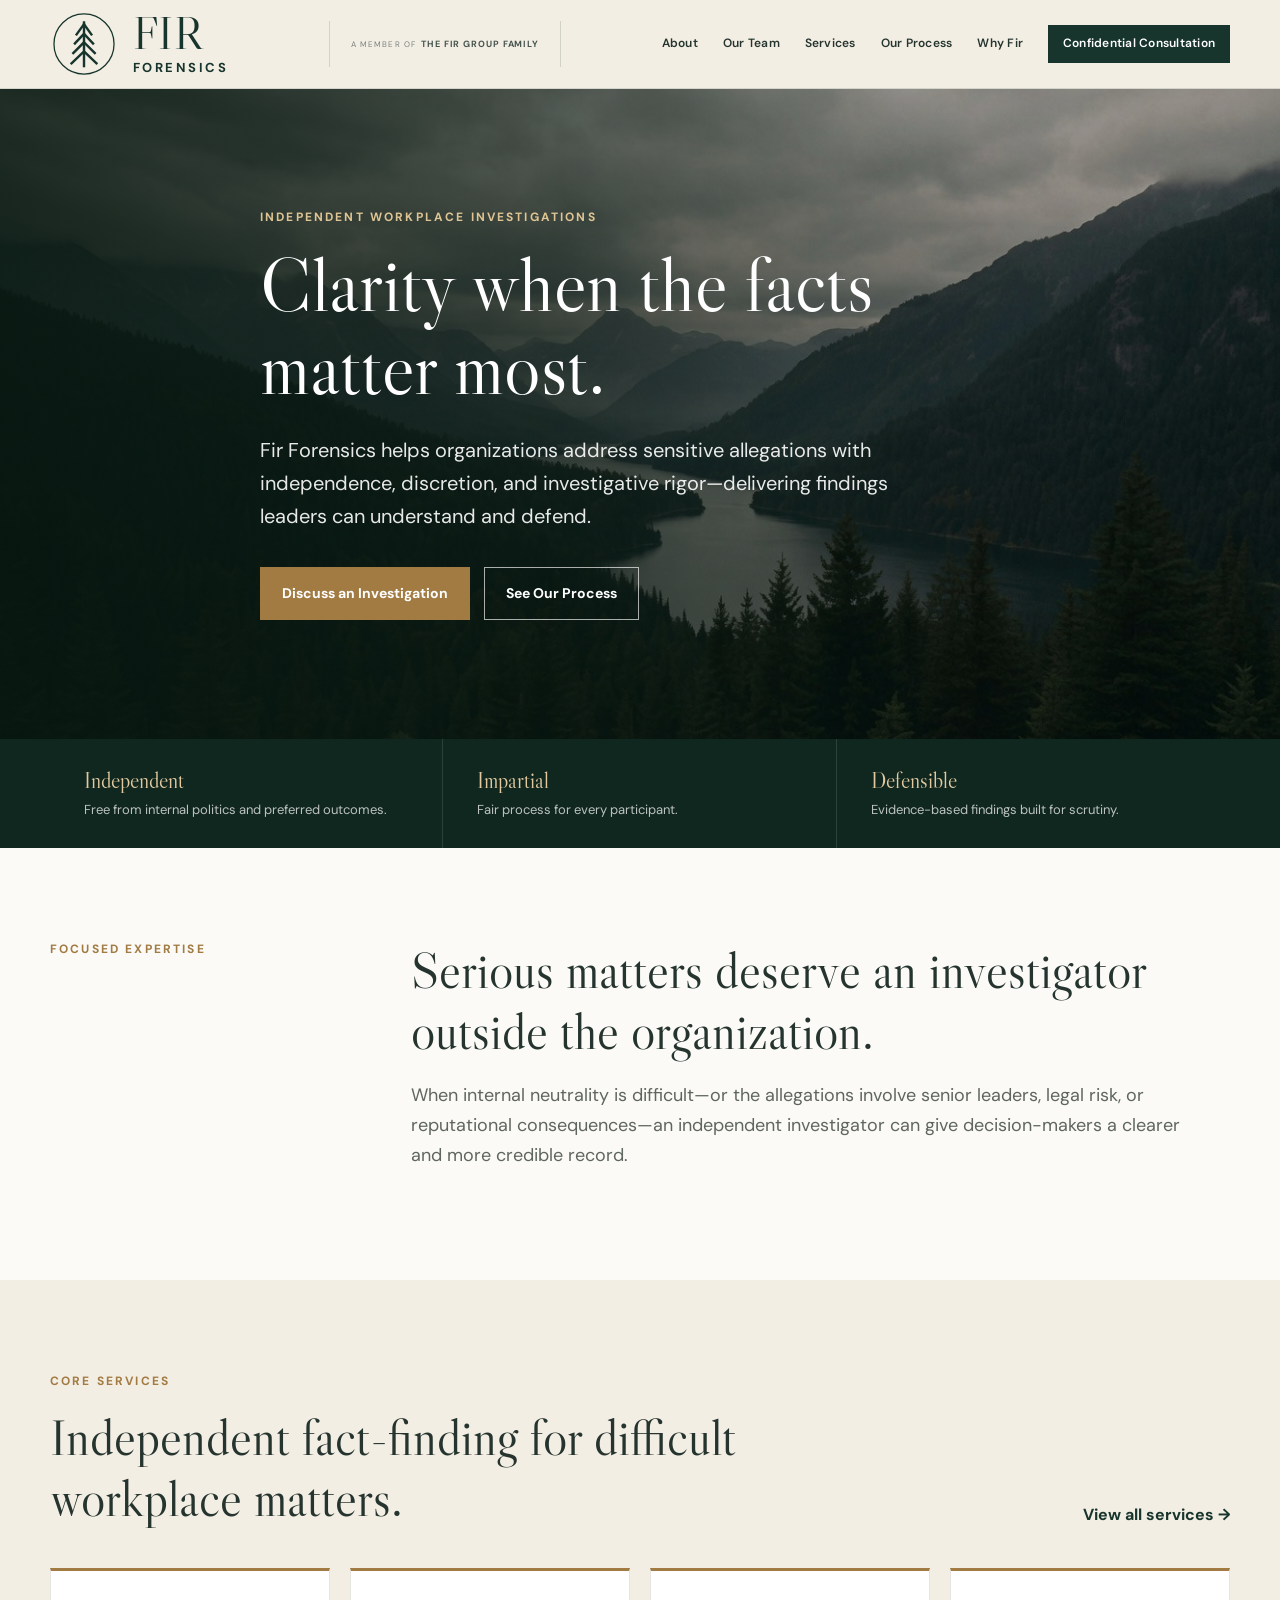
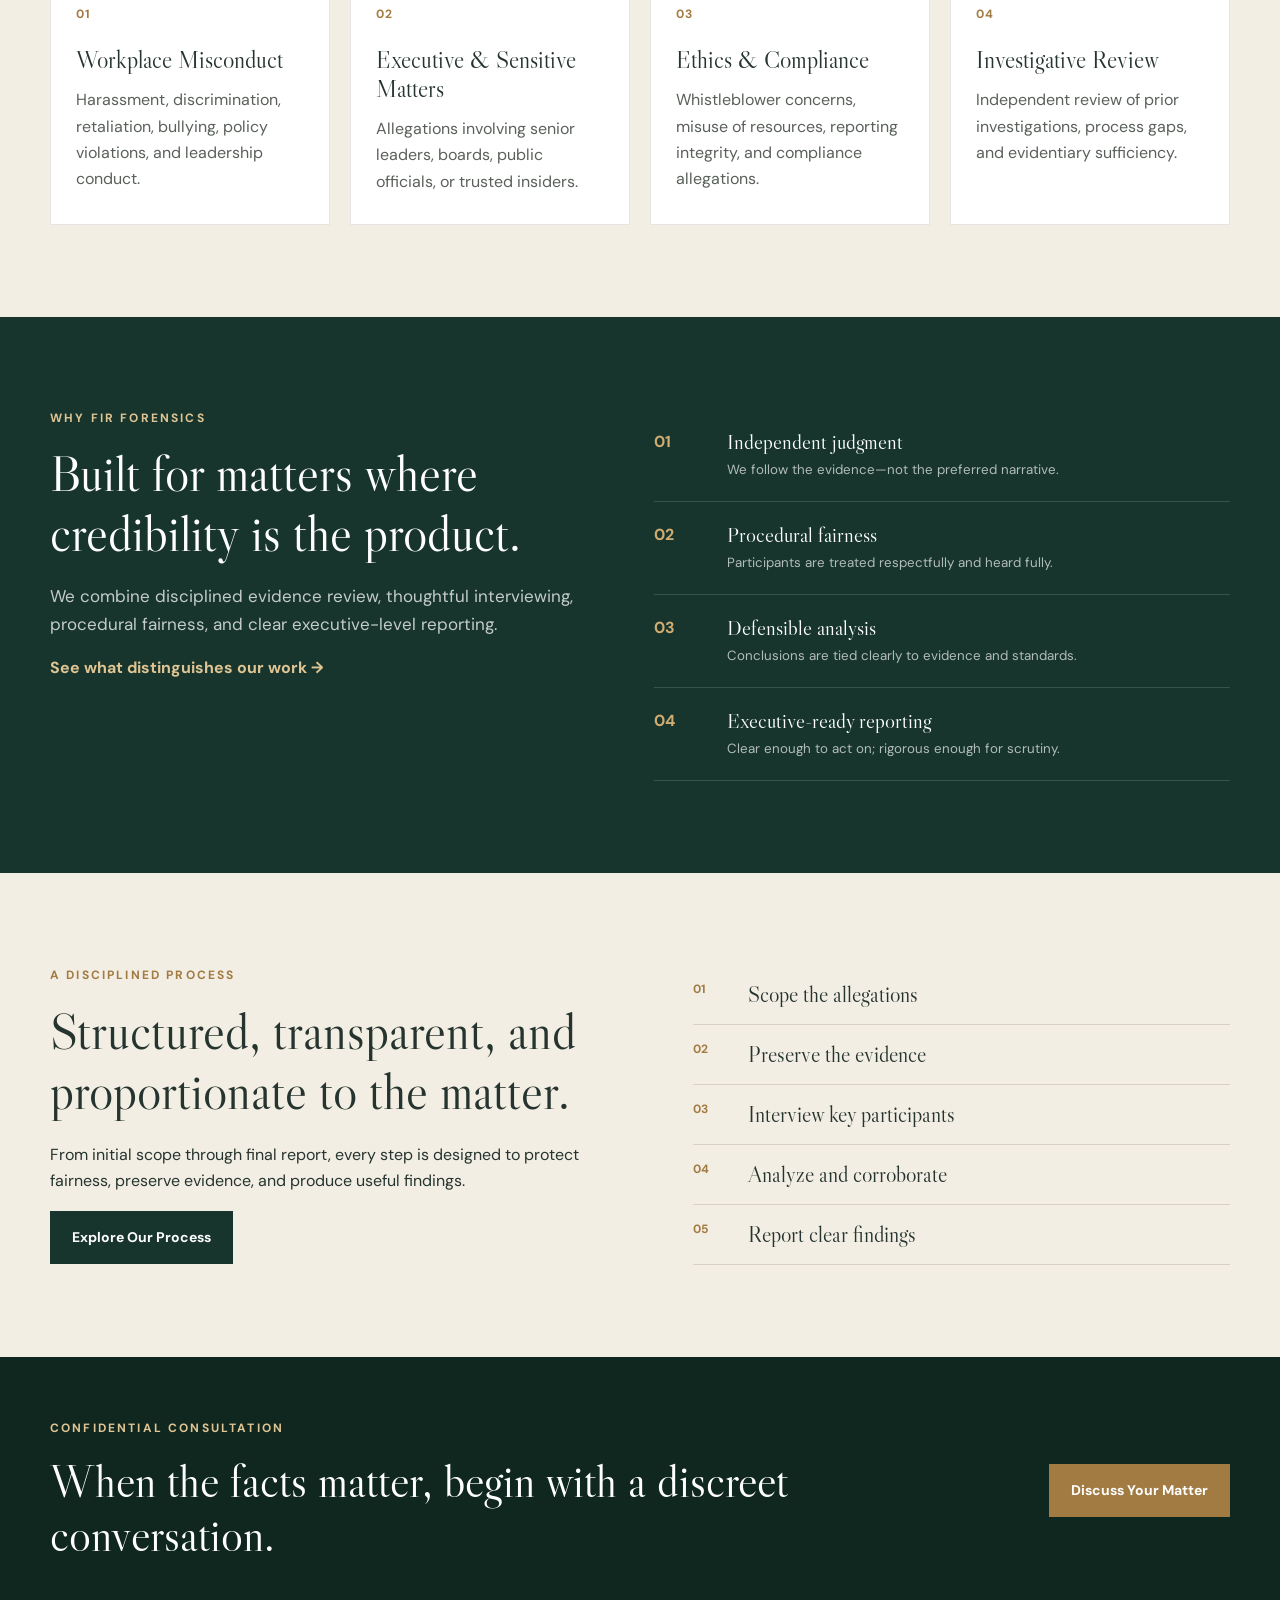
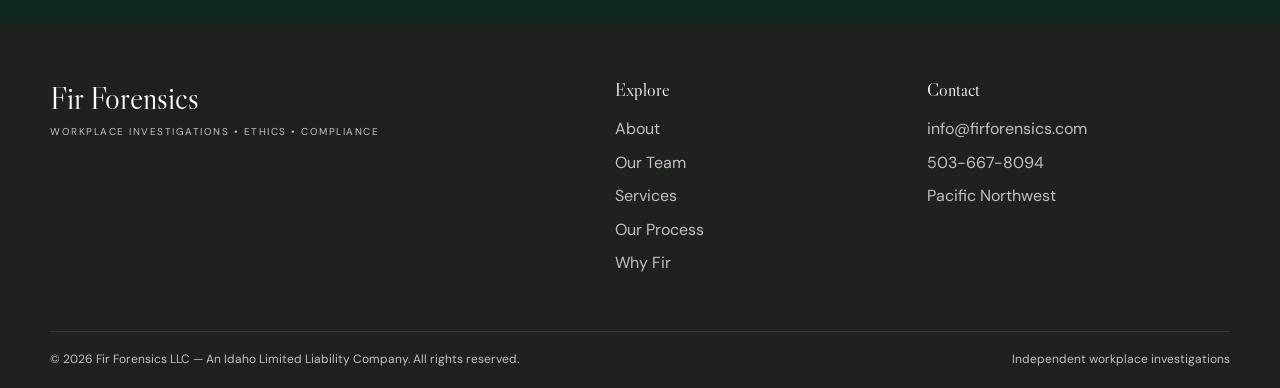
==== commit 40eb50f6: "Add files via upload" ====
--- a/index.html
+++ b/index.html
@@ -1,24 +1,11 @@
-<!doctype html><html lang="en"><head><link rel="icon" href="images/favicon.svg" type="image/svg+xml"><link rel="icon" href="images/favicon-32.png" sizes="32x32" type="image/png"><link rel="icon" href="images/favicon.ico" sizes="any"><link rel="apple-touch-icon" href="images/apple-touch-icon.png"><meta charset="utf-8"><meta name="viewport" content="width=device-width,initial-scale=1"><title>Fir Forensics | Workplace Investigations · Ethics · Compliance</title><meta name="description" content="Independent workplace investigations for employers, counsel, boards, and organizations."><meta name="theme-color" content="#17352c"><link rel="preconnect" href="https://fonts.googleapis.com"><link rel="preconnect" href="https://fonts.gstatic.com" crossorigin><link href="https://fonts.googleapis.com/css2?family=DM+Sans:wght@400;500;600;700&family=Libre+Caslon+Display&display=swap" rel="stylesheet"><link rel="stylesheet" href="css/styles.css?v=12684427"></head><body data-page="home"><a class="skip-link" href="#main">Skip to content</a>
+<!doctype html><html lang="en"><head><link rel="icon" href="images/favicon.svg" type="image/svg+xml"><link rel="icon" href="images/favicon-32.png" sizes="32x32" type="image/png"><link rel="icon" href="images/favicon.ico" sizes="any"><link rel="apple-touch-icon" href="images/apple-touch-icon.png"><meta charset="utf-8"><meta name="viewport" content="width=device-width,initial-scale=1"><title>Fir Forensics | Workplace Investigations · Ethics · Compliance</title><meta name="description" content="Independent workplace investigations for employers, counsel, boards, and organizations."><meta name="theme-color" content="#17352c"><link rel="preconnect" href="https://fonts.googleapis.com"><link rel="preconnect" href="https://fonts.gstatic.com" crossorigin><link href="https://fonts.googleapis.com/css2?family=DM+Sans:wght@400;500;600;700&family=Libre+Caslon+Display&display=swap" rel="stylesheet"><link rel="stylesheet" href="css/styles.css?v=12684427"><link rel="stylesheet" href="css/header-refinement.css?v=1"></head><body data-page="home"><a class="skip-link" href="#main">Skip to content</a>
 <header class="site-header">
-  <div class="container header-inner">
-    <div class="brand"><a class="brand-icon-link" href="index.html" aria-label="Fir Forensics home"><svg class="brand-icon" viewBox="0 0 288 156.141338" xmlns="http://www.w3.org/2000/svg" aria-hidden="true"><g transform="translate(-27.5,195.641338) scale(0.1,-0.1)"><path d="M1545 1950 c-251 -39 -419 -101 -603 -224 -208 -138 -340 -279 -476
--509 -111 -189 -186 -449 -189 -662 l-2 -110 30 0 30 0 7 95 c48 611 407 1086
-965 1281 115 39 246 59 400 59 225 0 356 -28 569 -123 122 -54 156 -75 282
--176 301 -243 487 -595 523 -994 14 -153 13 -149 46 -145 l28 3 -1 115 c-2
-232 -77 472 -222 710 -206 337 -566 591 -937 661 -124 23 -356 33 -450 19z" fill="#17352c"/><path d="M1670 1638 c0 -94 6 -85 -167 -280 -46 -51 -83 -98 -83 -104 0 -6 12
--20 26 -29 30 -20 19 -30 157 134 l62 74 3 -79 3 -79 -52 -45 c-93 -79 -292
--265 -295 -275 -2 -6 8 -18 22 -28 l25 -18 77 68 c42 37 109 97 147 133 l70
-65 3 -59 c4 -68 4 -68 -113 -166 -45 -37 -117 -101 -160 -143 -80 -75 -80 -75
--61 -96 11 -11 23 -21 29 -21 10 0 88 65 220 183 l87 79 0 -65 0 -66 -66 -58
-c-74 -64 -225 -198 -288 -254 -41 -37 -41 -37 -22 -58 11 -12 24 -21 30 -21
-10 0 113 86 285 238 l60 54 3 -164 3 -163 40 0 40 0 1 95 c1 52 2 125 3 162
-l1 68 151 -133 c180 -158 192 -166 213 -148 37 31 28 42 -272 305 l-102 89 0
-59 c0 32 2 58 5 58 3 0 71 -59 151 -130 80 -72 151 -130 158 -130 16 0 49 36
-45 48 -4 9 -55 55 -286 258 l-63 55 0 61 0 60 34 -29 c19 -15 85 -74 147 -130
-63 -57 119 -103 126 -103 6 0 19 10 27 22 15 22 14 25 -39 78 -30 30 -109 102
--174 160 l-120 105 0 80 c0 77 0 79 17 60 113 -135 177 -205 187 -205 18 0 48
-37 42 52 -4 11 -119 145 -218 255 -27 30 -29 38 -29 118 l0 85 -45 0 -45 0 0
--82z" fill="#2b5145"/></g></svg></a><div class="brand-textstack"><a class="brand-name-link" href="index.html"><strong class="brand-name">Fir Forensics</strong></a><small class="brand-tagline">Workplace Investigations &bull; Ethics &bull; Compliance</small></div><a class="group-badge" href="https://firgroup.org" target="_blank" rel="noopener">A Member of The Fir Group Family</a></div>
+  <div class="container header-top">
+    <a class="brand" href="index.html" aria-label="Fir Forensics home">
+      <span class="brand-mark" aria-hidden="true"></span>
+      <span class="brand-textstack"><strong class="brand-name">FIR</strong><small class="brand-division">FORENSICS</small></span>
+    </a>
+    <a class="header-affiliation" href="https://firgroup.org" target="_blank" rel="noopener"><span>A member of</span><strong>The Fir Group Family</strong></a>
     <button class="nav-toggle" type="button" aria-label="Open navigation" aria-expanded="false"><span></span><span></span><span></span></button>
     <nav class="primary-nav" aria-label="Primary navigation">
       <a href="about.html" data-page="about">About</a>
@@ -35,7 +22,7 @@
     <p class="eyebrow light">Independent workplace investigations</p>
     <h1>Clarity when the facts matter most.</h1>
     <p class="hero-lede">Fir Forensics helps organizations address sensitive allegations with independence, discretion, and investigative rigor—delivering findings leaders can understand and defend.</p>
-    <div class="button-row"><a class="button button-gold" href="contact.html">Discuss an Investigation</a><a class="button button-ghost" href="process.html">See Our Process</a></div>
+    <div class="button-row"><a class="button button-gold" href="mailto:info@firforensics.com?subject=Confidential%20Consultation%20Request&body=Please%20share%20a%20brief%20description%20of%20the%20matter%2C%20your%20organization%2C%20general%20timing%2C%20and%20the%20best%20way%20to%20reach%20you.%0A%0A%28No%20need%20to%20include%20sensitive%20names%20or%20detailed%20allegations%20at%20this%20stage.%29">Discuss an Investigation</a><a class="button button-ghost" href="process.html">See Our Process</a></div>
   </div>
 </section>
 <section class="trust-bar"><div class="container trust-grid"><div><strong>Independent</strong><span>Free from internal politics and preferred outcomes.</span></div><div><strong>Impartial</strong><span>Fair process for every participant.</span></div><div><strong>Defensible</strong><span>Evidence-based findings built for scrutiny.</span></div></div></section>
@@ -45,7 +32,7 @@
 <section class="section cream"><div class="container process-preview"><div><p class="eyebrow">A disciplined process</p><h2>Structured, transparent, and proportionate to the matter.</h2><p>From initial scope through final report, every step is designed to protect fairness, preserve evidence, and produce useful findings.</p><a class="button button-dark" href="process.html">Explore Our Process</a></div><ol><li><span>01</span>Scope the allegations</li><li><span>02</span>Preserve the evidence</li><li><span>03</span>Interview key participants</li><li><span>04</span>Analyze and corroborate</li><li><span>05</span>Report clear findings</li></ol></div></section></main><section class="final-cta">
   <div class="container final-cta-inner">
     <div><p class="eyebrow light">Confidential consultation</p><h2>When the facts matter, begin with a discreet conversation.</h2></div>
-    <a class="button button-gold" href="contact.html">Discuss Your Matter</a>
+    <a class="button button-gold" href="mailto:info@firforensics.com?subject=Confidential%20Consultation%20Request&body=Please%20share%20a%20brief%20description%20of%20the%20matter%2C%20your%20organization%2C%20general%20timing%2C%20and%20the%20best%20way%20to%20reach%20you.%0A%0A%28No%20need%20to%20include%20sensitive%20names%20or%20detailed%20allegations%20at%20this%20stage.%29">Discuss Your Matter</a>
   </div>
 </section>
 <footer class="site-footer">
--- a/css/header-refinement.css
+++ b/css/header-refinement.css
@@ -0,0 +1,28 @@
+.site-header{background:#f3eee4;border-bottom:1px solid rgba(23,53,44,.14)}
+.header-top{min-height:88px;display:grid;grid-template-columns:auto minmax(150px,1fr) auto;align-items:center;gap:32px;padding-top:6px;padding-bottom:6px}
+.brand{display:flex;align-items:center;gap:15px;flex:0 0 auto}
+.brand-mark{width:68px;height:68px;display:block;background:url('../images/fir-mark-clean.svg') center/contain no-repeat}
+.brand-textstack{display:flex;flex-direction:column;justify-content:center;gap:0}
+.brand-name{font:400 46px/.82 var(--serif);letter-spacing:.01em;color:var(--forest);-webkit-text-stroke:0;text-stroke:0}
+.brand-division{margin-top:9px;font-size:13px;line-height:1;letter-spacing:.19em;font-weight:700;color:var(--forest)}
+.header-affiliation{position:relative;justify-self:center;display:flex;flex-direction:row;align-items:baseline;justify-content:center;gap:5px;padding:0 22px;text-align:center;text-transform:uppercase;color:#7a817d;line-height:1;transition:color .2s ease;white-space:nowrap}
+.header-affiliation:before,.header-affiliation:after{content:"";position:absolute;top:50%;width:1px;height:46px;background:rgba(23,53,44,.15);transform:translateY(-50%)}
+.header-affiliation:before{left:0}.header-affiliation:after{right:0}
+.header-affiliation span{font-size:8px;letter-spacing:.14em;font-weight:400}
+.header-affiliation strong{margin:0;font-size:9px;letter-spacing:.1em;color:#46544e}
+.header-affiliation:hover,.header-affiliation:focus-visible{color:var(--gold)}
+.header-affiliation:hover strong,.header-affiliation:focus-visible strong{color:var(--gold)}
+.primary-nav{display:flex;align-items:center;justify-content:flex-end;gap:25px;font-size:12px;font-weight:600;letter-spacing:.02em}
+.primary-nav a{position:relative;padding:12px 0;white-space:nowrap}
+.primary-nav a:not(.nav-cta):after{content:"";position:absolute;left:0;right:100%;bottom:6px;height:1px;background:var(--gold);transition:right .2s ease}
+.primary-nav a:not(.nav-cta):hover:after,.primary-nav a.active:not(.nav-cta):after{right:0}
+.nav-cta{background:var(--forest);color:#fff!important;padding:9px 15px!important}
+.nav-toggle{margin-left:auto}
+@media(max-width:1040px){
+  .header-top{min-height:82px;grid-template-columns:auto 1fr auto;gap:18px}.brand-mark{width:60px;height:60px}.brand-name{font-size:40px}.brand-division{font-size:11px;margin-top:8px}.header-affiliation{padding:0 16px}.header-affiliation span{font-size:7px}.header-affiliation strong{font-size:8px}.header-affiliation:before,.header-affiliation:after{height:38px}
+  .nav-toggle{display:block}.primary-nav{display:none;position:absolute;top:82px;left:0;right:0;background:#fff;flex-direction:column;align-items:stretch;padding:22px 30px;box-shadow:0 15px 25px rgba(0,0,0,.1);z-index:20}.primary-nav.open{display:flex}.primary-nav a{padding:8px 0}.nav-cta{text-align:center}
+}
+@media(max-width:680px){
+  .header-top{min-height:78px;display:flex;padding-top:6px;padding-bottom:6px}.brand{gap:11px}.brand-mark{width:54px;height:54px}.brand-name{font-size:35px}.brand-division{font-size:9px;margin-top:7px}.header-affiliation{display:none}.primary-nav{top:78px}
+}
+@media(max-width:390px){.container{width:min(100% - 22px,1180px)}.brand-mark{width:48px;height:48px}.brand-name{font-size:31px}.brand-division{font-size:8px}}
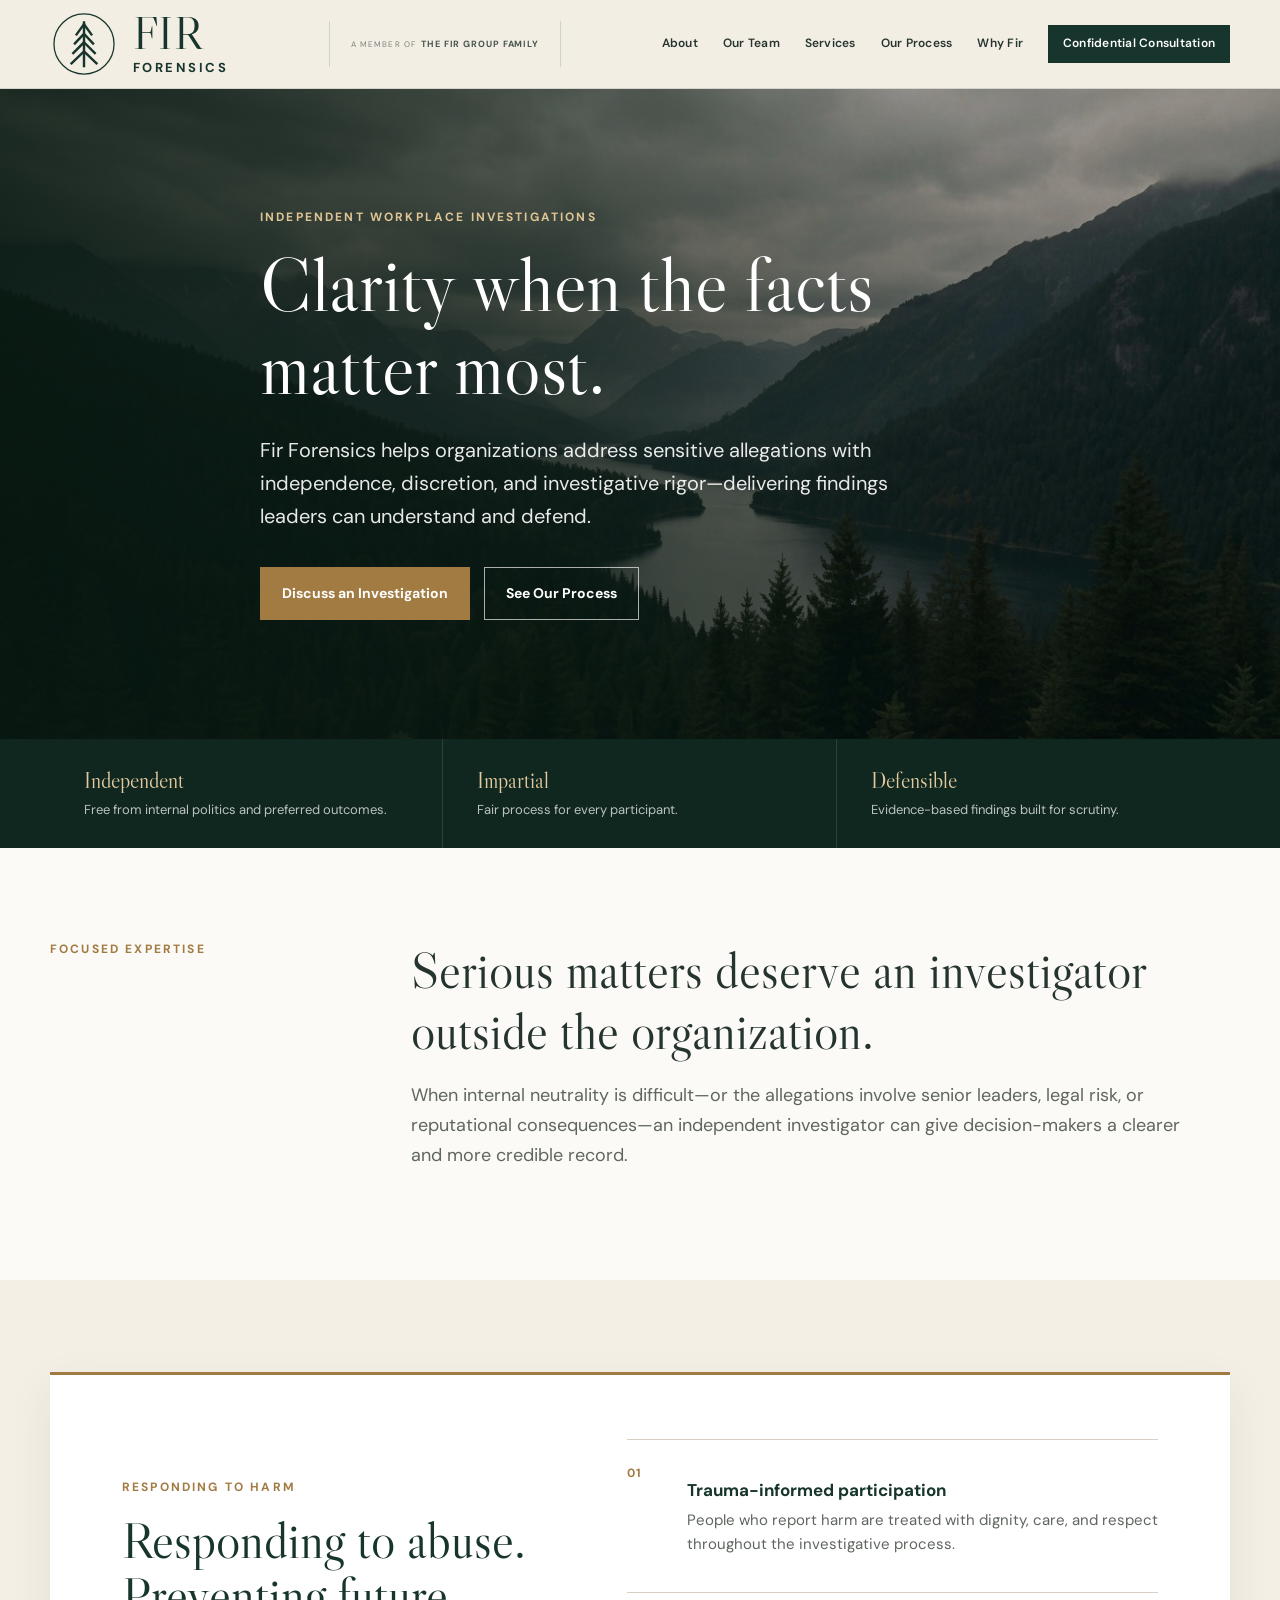
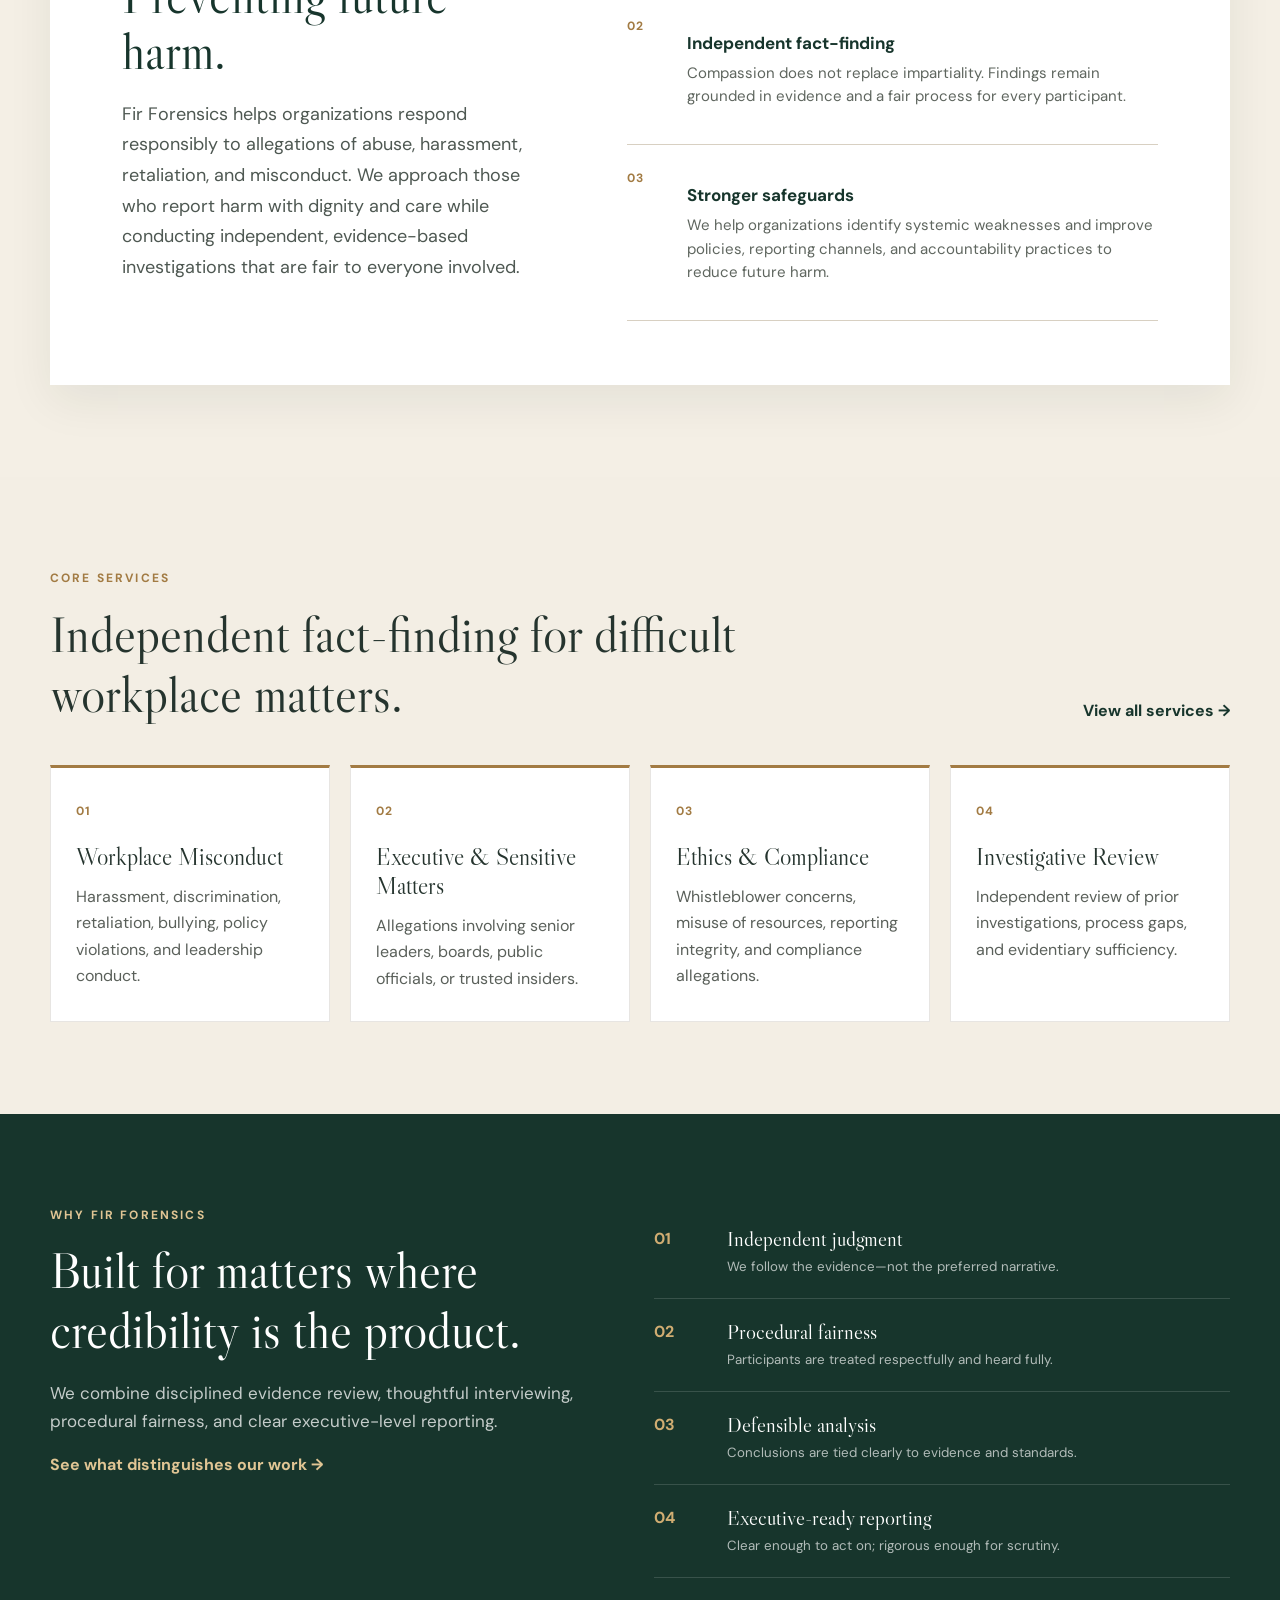
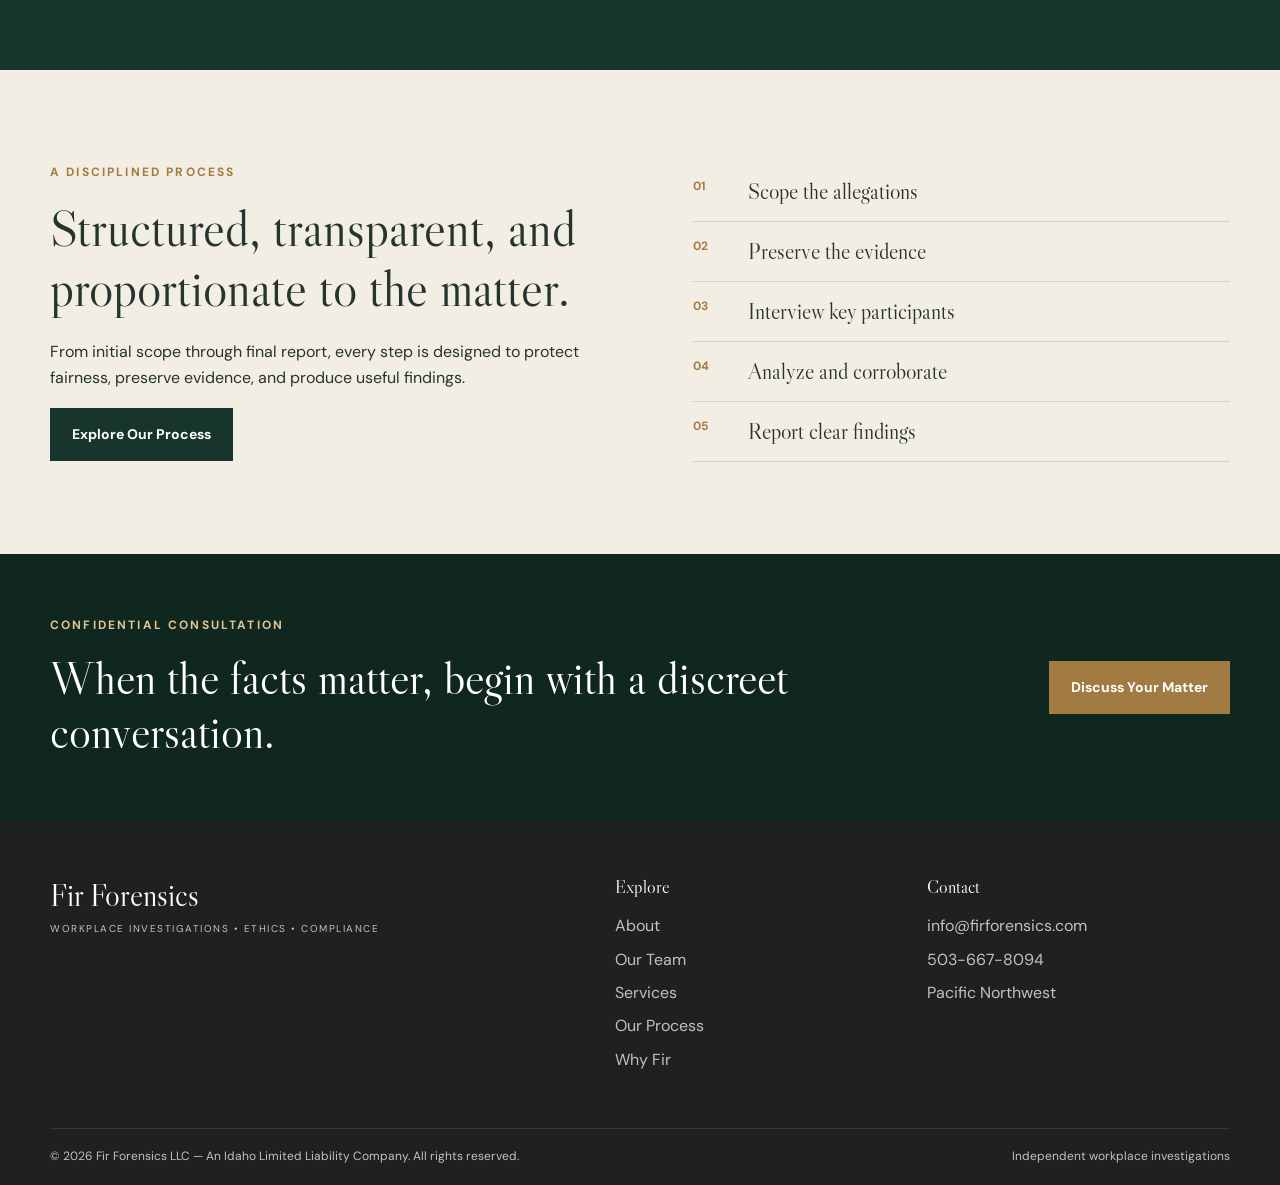
==== commit 0678d5ba: "Publish safeguarding and abuse prevention section" ====
--- a/index.html
+++ b/index.html
@@ -1,4 +1,16 @@
-<!doctype html><html lang="en"><head><link rel="icon" href="images/favicon.svg" type="image/svg+xml"><link rel="icon" href="images/favicon-32.png" sizes="32x32" type="image/png"><link rel="icon" href="images/favicon.ico" sizes="any"><link rel="apple-touch-icon" href="images/apple-touch-icon.png"><meta charset="utf-8"><meta name="viewport" content="width=device-width,initial-scale=1"><title>Fir Forensics | Workplace Investigations · Ethics · Compliance</title><meta name="description" content="Independent workplace investigations for employers, counsel, boards, and organizations."><meta name="theme-color" content="#17352c"><link rel="preconnect" href="https://fonts.googleapis.com"><link rel="preconnect" href="https://fonts.gstatic.com" crossorigin><link href="https://fonts.googleapis.com/css2?family=DM+Sans:wght@400;500;600;700&family=Libre+Caslon+Display&display=swap" rel="stylesheet"><link rel="stylesheet" href="css/styles.css?v=12684427"><link rel="stylesheet" href="css/header-refinement.css?v=1"></head><body data-page="home"><a class="skip-link" href="#main">Skip to content</a>
+<!doctype html><html lang="en"><head><link rel="icon" href="images/favicon.svg" type="image/svg+xml"><link rel="icon" href="images/favicon-32.png" sizes="32x32" type="image/png"><link rel="icon" href="images/favicon.ico" sizes="any"><link rel="apple-touch-icon" href="images/apple-touch-icon.png"><meta charset="utf-8"><meta name="viewport" content="width=device-width,initial-scale=1"><title>Fir Forensics | Workplace Investigations · Ethics · Compliance</title><meta name="description" content="Independent workplace investigations for employers, counsel, boards, and organizations."><meta name="theme-color" content="#17352c"><link rel="preconnect" href="https://fonts.googleapis.com"><link rel="preconnect" href="https://fonts.gstatic.com" crossorigin><link href="https://fonts.googleapis.com/css2?family=DM+Sans:wght@400;500;600;700&family=Libre+Caslon+Display&display=swap" rel="stylesheet"><link rel="stylesheet" href="css/styles.css?v=12684427"><link rel="stylesheet" href="css/header-refinement.css?v=1"><style>
+.safeguard-section{background:#f4efe5}
+.safeguard-panel{display:grid;grid-template-columns:minmax(0,.9fr) minmax(0,1.1fr);gap:70px;align-items:center;padding:64px 72px;background:#fff;border-top:3px solid var(--gold);box-shadow:0 16px 44px rgba(16,39,31,.07)}
+.safeguard-panel h2{font:400 clamp(36px,4vw,54px)/1.08 var(--serif);margin:0 0 20px;color:var(--forest)}
+.safeguard-panel .lead{font-size:18px;line-height:1.7;color:#4e5852;margin:0}
+.safeguard-principles{display:grid;gap:0}
+.safeguard-principles div{display:grid;grid-template-columns:42px 1fr;gap:18px;padding:20px 0;border-bottom:1px solid var(--line)}
+.safeguard-principles div:first-child{border-top:1px solid var(--line)}
+.safeguard-principles b{font-size:12px;letter-spacing:.12em;color:var(--gold);padding-top:4px}
+.safeguard-principles strong{display:block;color:var(--forest);font-size:17px;margin-bottom:5px}
+.safeguard-principles span{display:block;color:var(--muted);font-size:15px;line-height:1.55}
+@media(max-width:850px){.safeguard-panel{grid-template-columns:1fr;gap:38px;padding:42px 30px}}
+</style></head><body data-page="home"><a class="skip-link" href="#main">Skip to content</a>
 <header class="site-header">
   <div class="container header-top">
     <a class="brand" href="index.html" aria-label="Fir Forensics home">
@@ -27,6 +39,7 @@
 </section>
 <section class="trust-bar"><div class="container trust-grid"><div><strong>Independent</strong><span>Free from internal politics and preferred outcomes.</span></div><div><strong>Impartial</strong><span>Fair process for every participant.</span></div><div><strong>Defensible</strong><span>Evidence-based findings built for scrutiny.</span></div></div></section>
 <section class="section intro"><div class="container split-heading"><p class="eyebrow">Focused expertise</p><div><h2>Serious matters deserve an investigator outside the organization.</h2><p>When internal neutrality is difficult—or the allegations involve senior leaders, legal risk, or reputational consequences—an independent investigator can give decision-makers a clearer and more credible record.</p></div></div></section>
+<section class="section safeguard-section"><div class="container"><div class="safeguard-panel reveal"><div><p class="eyebrow">Responding to harm</p><h2>Responding to abuse. Preventing future harm.</h2><p class="lead">Fir Forensics helps organizations respond responsibly to allegations of abuse, harassment, retaliation, and misconduct. We approach those who report harm with dignity and care while conducting independent, evidence-based investigations that are fair to everyone involved.</p></div><div class="safeguard-principles"><div><b>01</b><p><strong>Trauma-informed participation</strong><span>People who report harm are treated with dignity, care, and respect throughout the investigative process.</span></p></div><div><b>02</b><p><strong>Independent fact-finding</strong><span>Compassion does not replace impartiality. Findings remain grounded in evidence and a fair process for every participant.</span></p></div><div><b>03</b><p><strong>Stronger safeguards</strong><span>We help organizations identify systemic weaknesses and improve policies, reporting channels, and accountability practices to reduce future harm.</span></p></div></div></div></div></section>
 <section class="section cream"><div class="container"><div class="section-heading"><div><p class="eyebrow">Core services</p><h2>Independent fact-finding for difficult workplace matters.</h2></div><a class="text-link" href="services.html">View all services →</a></div><div class="card-grid four"><article class="service-card reveal"><span>01</span><h3>Workplace Misconduct</h3><p>Harassment, discrimination, retaliation, bullying, policy violations, and leadership conduct.</p></article><article class="service-card reveal"><span>02</span><h3>Executive & Sensitive Matters</h3><p>Allegations involving senior leaders, boards, public officials, or trusted insiders.</p></article><article class="service-card reveal"><span>03</span><h3>Ethics & Compliance</h3><p>Whistleblower concerns, misuse of resources, reporting integrity, and compliance allegations.</p></article><article class="service-card reveal"><span>04</span><h3>Investigative Review</h3><p>Independent review of prior investigations, process gaps, and evidentiary sufficiency.</p></article></div></div></section>
 <section class="section forest"><div class="container why-grid"><div><p class="eyebrow light">Why Fir Forensics</p><h2>Built for matters where credibility is the product.</h2><p>We combine disciplined evidence review, thoughtful interviewing, procedural fairness, and clear executive-level reporting.</p><a class="text-link light" href="why-fir.html">See what distinguishes our work →</a></div><div class="principle-list"><div><b>01</b><span><strong>Independent judgment</strong><small>We follow the evidence—not the preferred narrative.</small></span></div><div><b>02</b><span><strong>Procedural fairness</strong><small>Participants are treated respectfully and heard fully.</small></span></div><div><b>03</b><span><strong>Defensible analysis</strong><small>Conclusions are tied clearly to evidence and standards.</small></span></div><div><b>04</b><span><strong>Executive-ready reporting</strong><small>Clear enough to act on; rigorous enough for scrutiny.</small></span></div></div></div></section>
 <section class="section cream"><div class="container process-preview"><div><p class="eyebrow">A disciplined process</p><h2>Structured, transparent, and proportionate to the matter.</h2><p>From initial scope through final report, every step is designed to protect fairness, preserve evidence, and produce useful findings.</p><a class="button button-dark" href="process.html">Explore Our Process</a></div><ol><li><span>01</span>Scope the allegations</li><li><span>02</span>Preserve the evidence</li><li><span>03</span>Interview key participants</li><li><span>04</span>Analyze and corroborate</li><li><span>05</span>Report clear findings</li></ol></div></section></main><section class="final-cta">
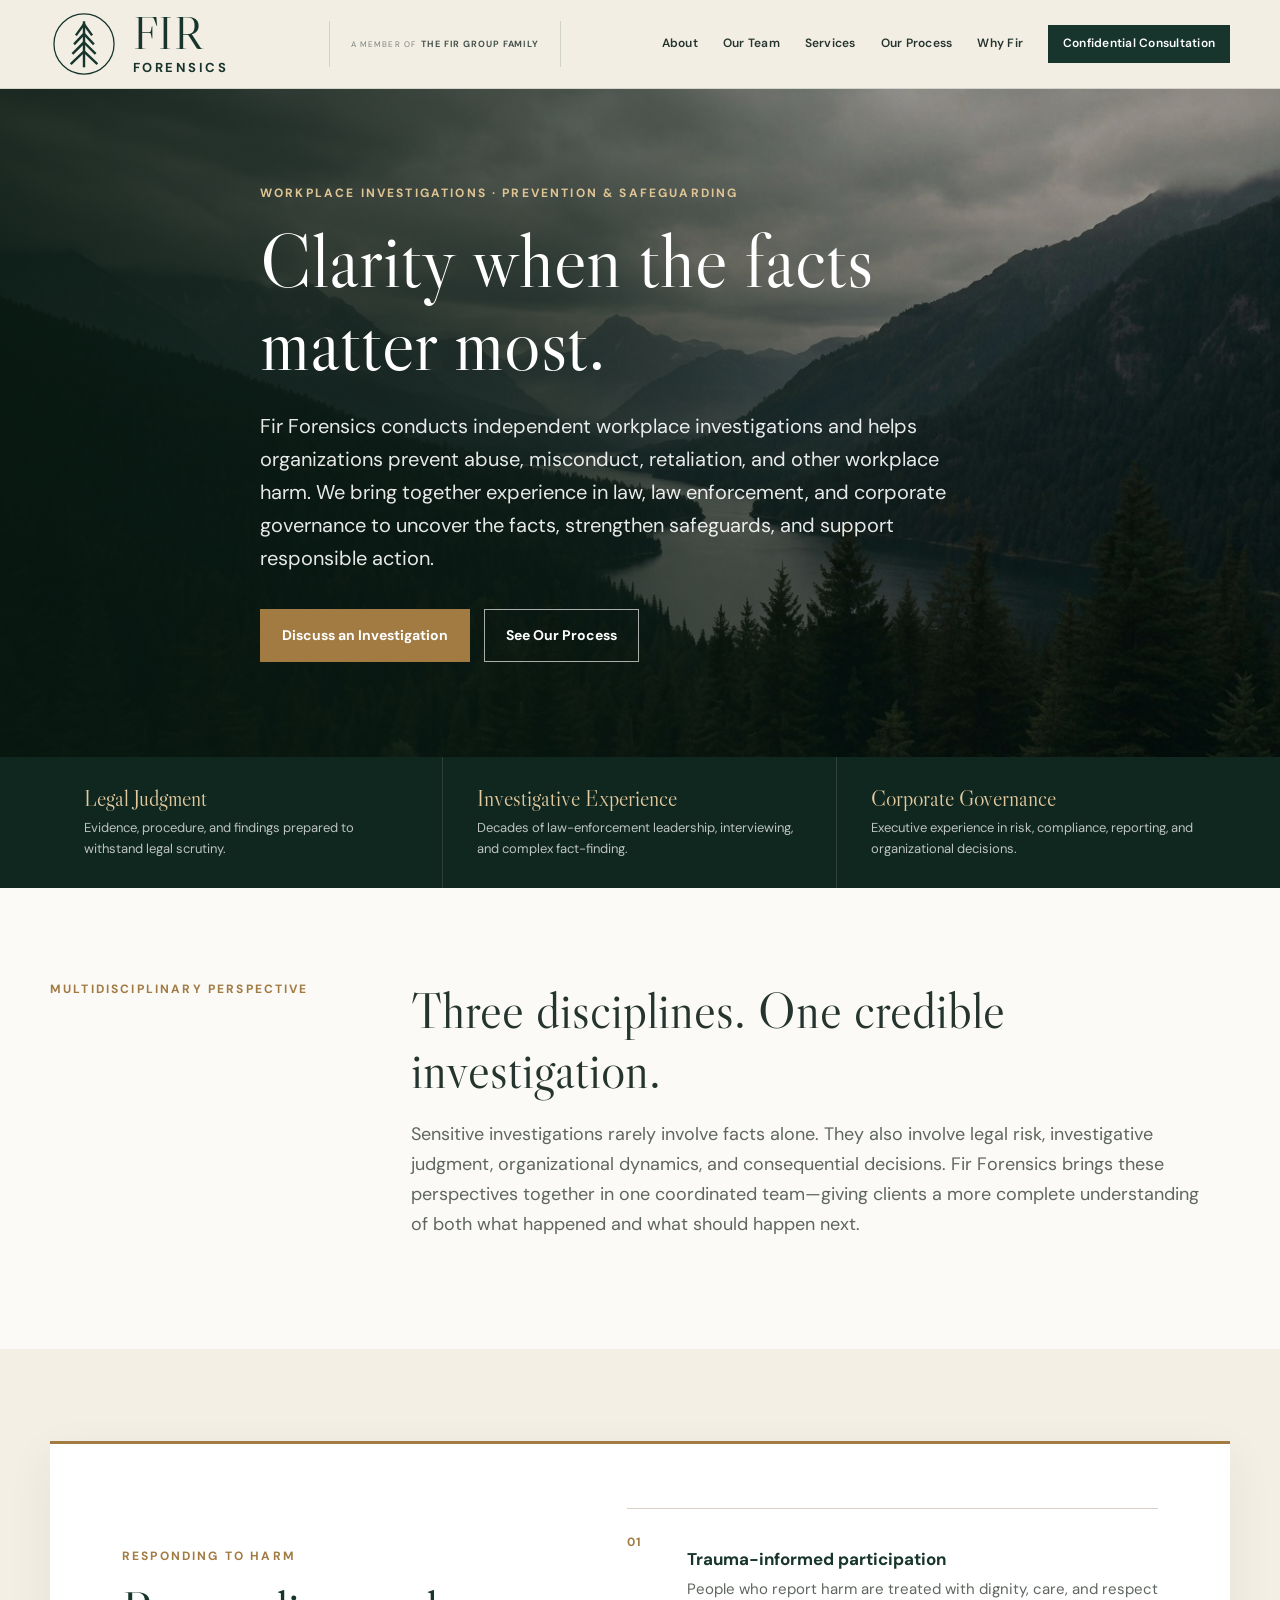
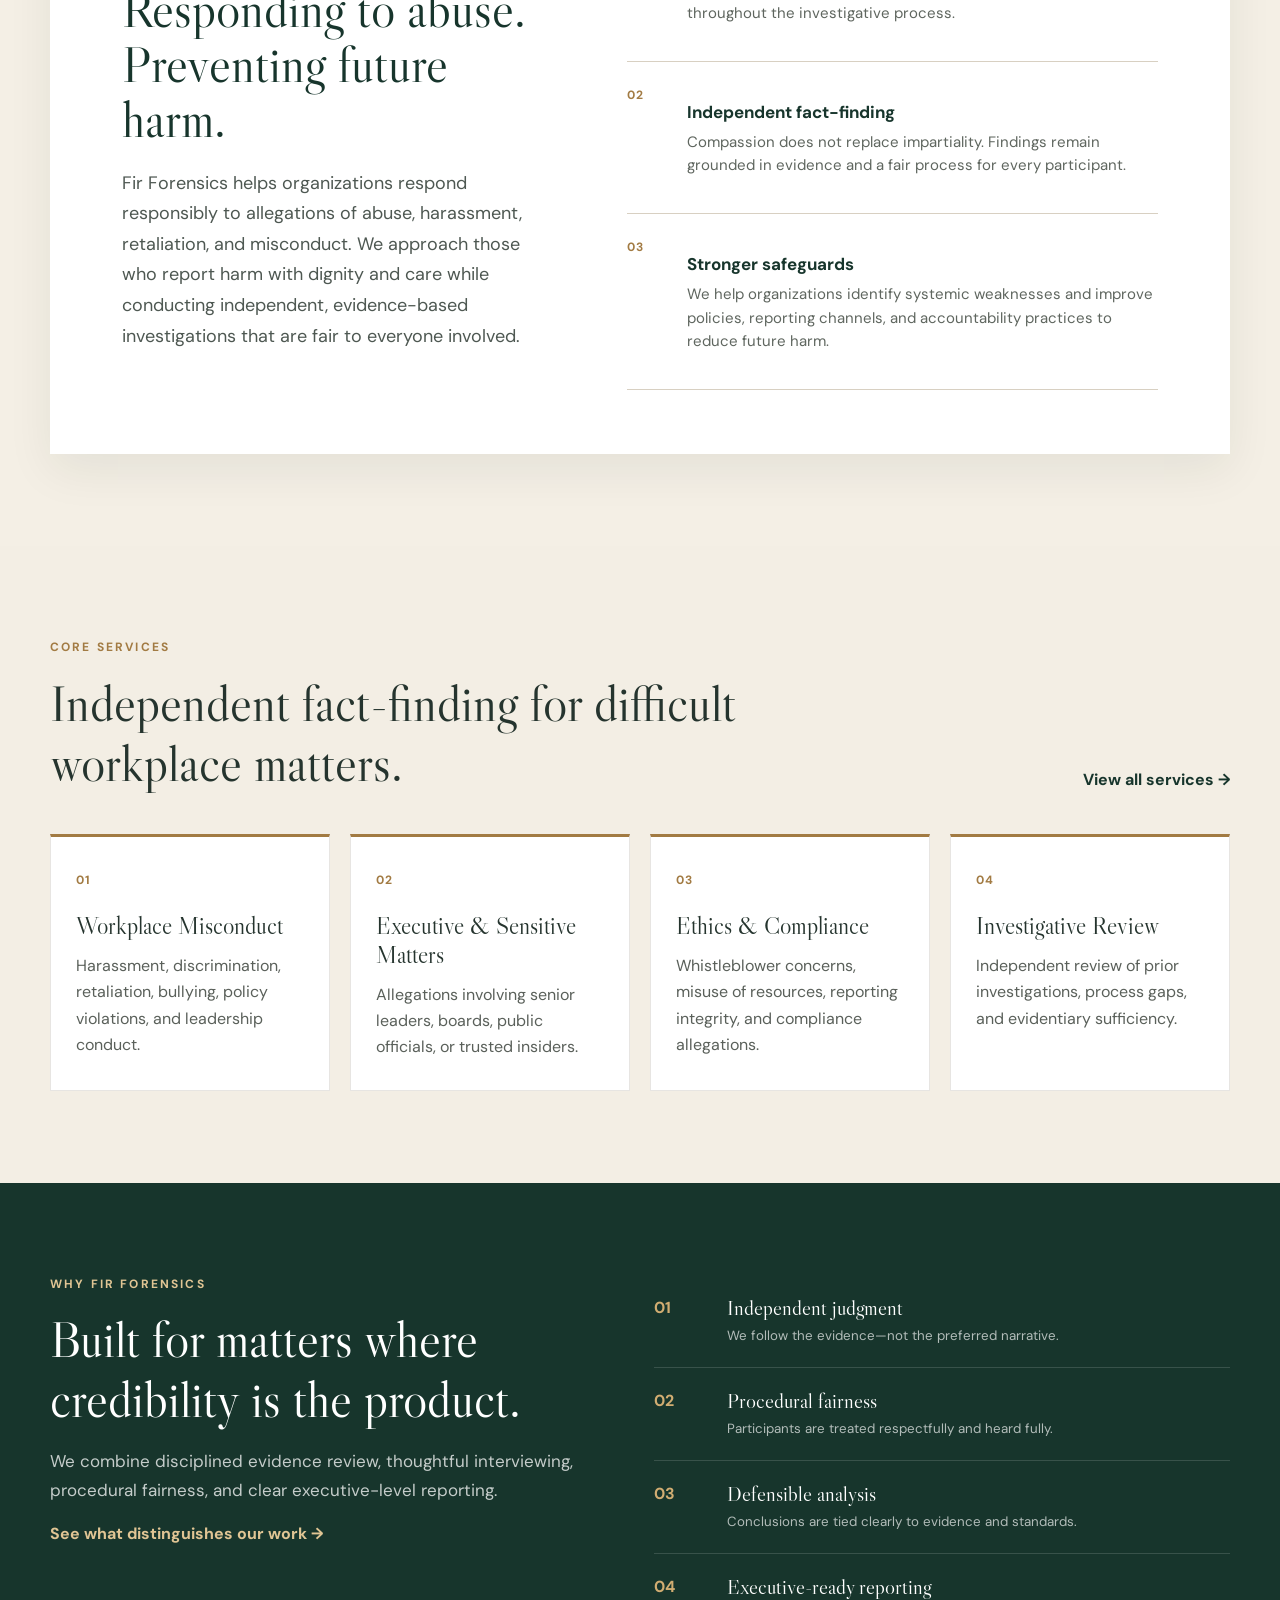
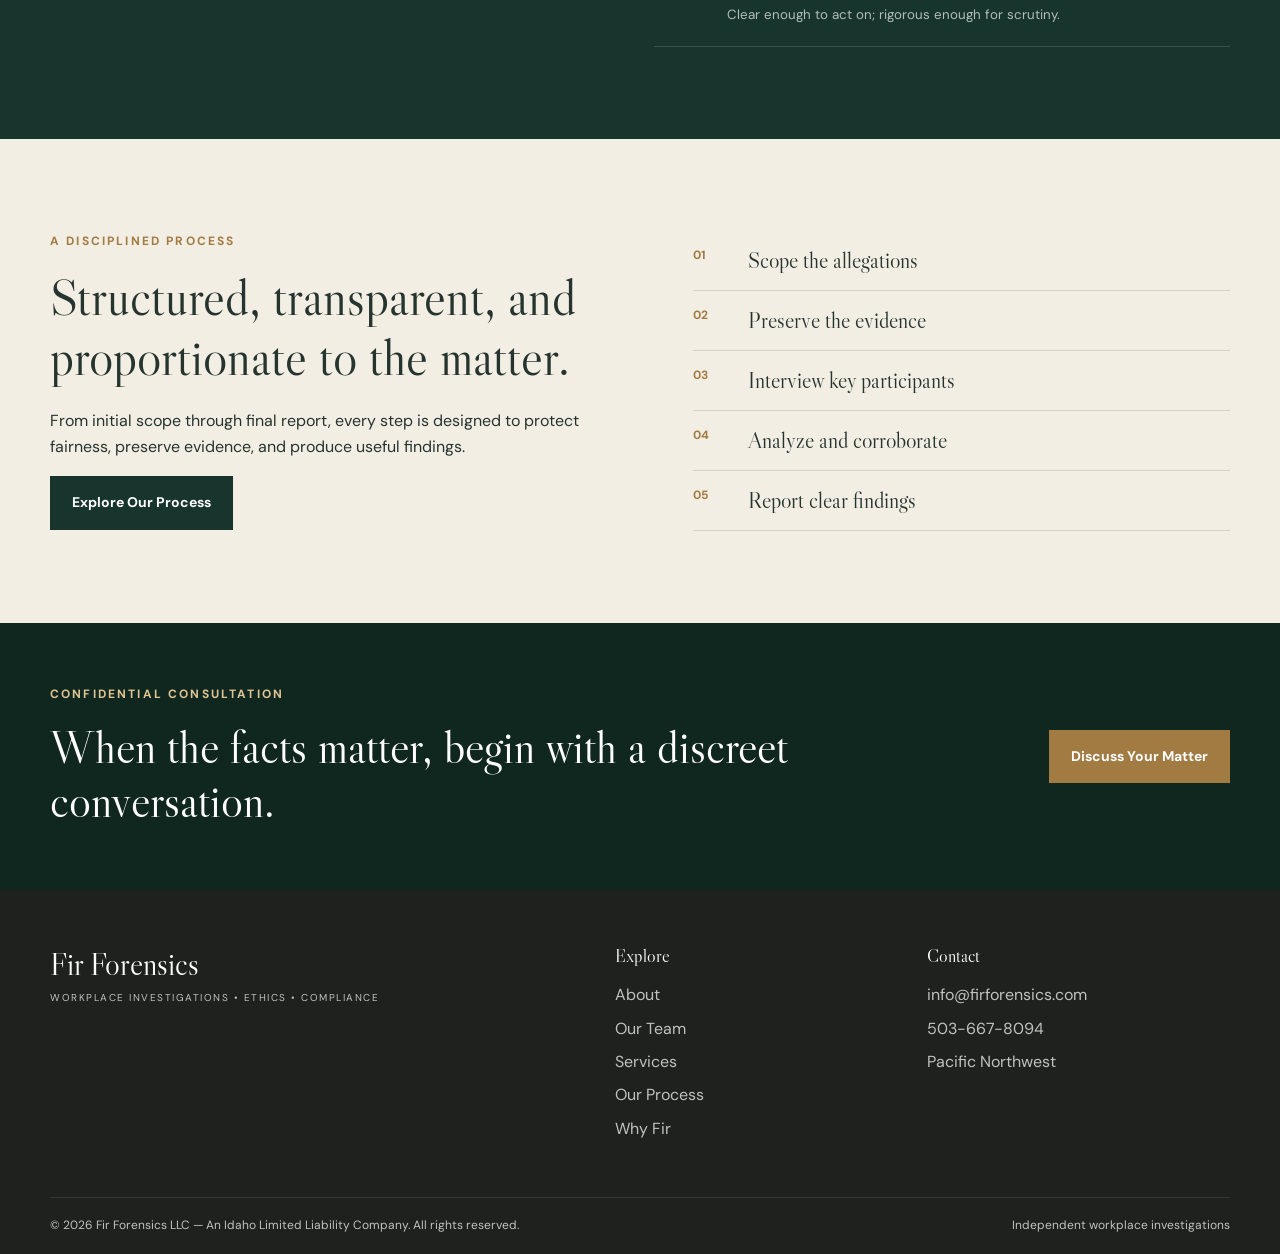
==== commit 6848b720: "Publish multidisciplinary workplace investigations value proposition" ====
--- a/index.html
+++ b/index.html
@@ -31,14 +31,14 @@
 </header><main id="main">
 <section class="hero home-hero">
   <div class="hero-shade"></div><div class="container hero-content reveal">
-    <p class="eyebrow light">Independent workplace investigations</p>
+    <p class="eyebrow light">Workplace Investigations · Prevention &amp; Safeguarding</p>
     <h1>Clarity when the facts matter most.</h1>
-    <p class="hero-lede">Fir Forensics helps organizations address sensitive allegations with independence, discretion, and investigative rigor—delivering findings leaders can understand and defend.</p>
+    <p class="hero-lede">Fir Forensics conducts independent workplace investigations and helps organizations prevent abuse, misconduct, retaliation, and other workplace harm. We bring together experience in law, law enforcement, and corporate governance to uncover the facts, strengthen safeguards, and support responsible action.</p>
     <div class="button-row"><a class="button button-gold" href="mailto:info@firforensics.com?subject=Confidential%20Consultation%20Request&body=Please%20share%20a%20brief%20description%20of%20the%20matter%2C%20your%20organization%2C%20general%20timing%2C%20and%20the%20best%20way%20to%20reach%20you.%0A%0A%28No%20need%20to%20include%20sensitive%20names%20or%20detailed%20allegations%20at%20this%20stage.%29">Discuss an Investigation</a><a class="button button-ghost" href="process.html">See Our Process</a></div>
   </div>
 </section>
-<section class="trust-bar"><div class="container trust-grid"><div><strong>Independent</strong><span>Free from internal politics and preferred outcomes.</span></div><div><strong>Impartial</strong><span>Fair process for every participant.</span></div><div><strong>Defensible</strong><span>Evidence-based findings built for scrutiny.</span></div></div></section>
-<section class="section intro"><div class="container split-heading"><p class="eyebrow">Focused expertise</p><div><h2>Serious matters deserve an investigator outside the organization.</h2><p>When internal neutrality is difficult—or the allegations involve senior leaders, legal risk, or reputational consequences—an independent investigator can give decision-makers a clearer and more credible record.</p></div></div></section>
+<section class="trust-bar"><div class="container trust-grid"><div><strong>Legal Judgment</strong><span>Evidence, procedure, and findings prepared to withstand legal scrutiny.</span></div><div><strong>Investigative Experience</strong><span>Decades of law-enforcement leadership, interviewing, and complex fact-finding.</span></div><div><strong>Corporate Governance</strong><span>Executive experience in risk, compliance, reporting, and organizational decisions.</span></div></div></section>
+<section class="section intro"><div class="container split-heading"><p class="eyebrow">Multidisciplinary perspective</p><div><h2>Three disciplines. One credible investigation.</h2><p>Sensitive investigations rarely involve facts alone. They also involve legal risk, investigative judgment, organizational dynamics, and consequential decisions. Fir Forensics brings these perspectives together in one coordinated team—giving clients a more complete understanding of both what happened and what should happen next.</p></div></div></section>
 <section class="section safeguard-section"><div class="container"><div class="safeguard-panel reveal"><div><p class="eyebrow">Responding to harm</p><h2>Responding to abuse. Preventing future harm.</h2><p class="lead">Fir Forensics helps organizations respond responsibly to allegations of abuse, harassment, retaliation, and misconduct. We approach those who report harm with dignity and care while conducting independent, evidence-based investigations that are fair to everyone involved.</p></div><div class="safeguard-principles"><div><b>01</b><p><strong>Trauma-informed participation</strong><span>People who report harm are treated with dignity, care, and respect throughout the investigative process.</span></p></div><div><b>02</b><p><strong>Independent fact-finding</strong><span>Compassion does not replace impartiality. Findings remain grounded in evidence and a fair process for every participant.</span></p></div><div><b>03</b><p><strong>Stronger safeguards</strong><span>We help organizations identify systemic weaknesses and improve policies, reporting channels, and accountability practices to reduce future harm.</span></p></div></div></div></div></section>
 <section class="section cream"><div class="container"><div class="section-heading"><div><p class="eyebrow">Core services</p><h2>Independent fact-finding for difficult workplace matters.</h2></div><a class="text-link" href="services.html">View all services →</a></div><div class="card-grid four"><article class="service-card reveal"><span>01</span><h3>Workplace Misconduct</h3><p>Harassment, discrimination, retaliation, bullying, policy violations, and leadership conduct.</p></article><article class="service-card reveal"><span>02</span><h3>Executive & Sensitive Matters</h3><p>Allegations involving senior leaders, boards, public officials, or trusted insiders.</p></article><article class="service-card reveal"><span>03</span><h3>Ethics & Compliance</h3><p>Whistleblower concerns, misuse of resources, reporting integrity, and compliance allegations.</p></article><article class="service-card reveal"><span>04</span><h3>Investigative Review</h3><p>Independent review of prior investigations, process gaps, and evidentiary sufficiency.</p></article></div></div></section>
 <section class="section forest"><div class="container why-grid"><div><p class="eyebrow light">Why Fir Forensics</p><h2>Built for matters where credibility is the product.</h2><p>We combine disciplined evidence review, thoughtful interviewing, procedural fairness, and clear executive-level reporting.</p><a class="text-link light" href="why-fir.html">See what distinguishes our work →</a></div><div class="principle-list"><div><b>01</b><span><strong>Independent judgment</strong><small>We follow the evidence—not the preferred narrative.</small></span></div><div><b>02</b><span><strong>Procedural fairness</strong><small>Participants are treated respectfully and heard fully.</small></span></div><div><b>03</b><span><strong>Defensible analysis</strong><small>Conclusions are tied clearly to evidence and standards.</small></span></div><div><b>04</b><span><strong>Executive-ready reporting</strong><small>Clear enough to act on; rigorous enough for scrutiny.</small></span></div></div></div></section>
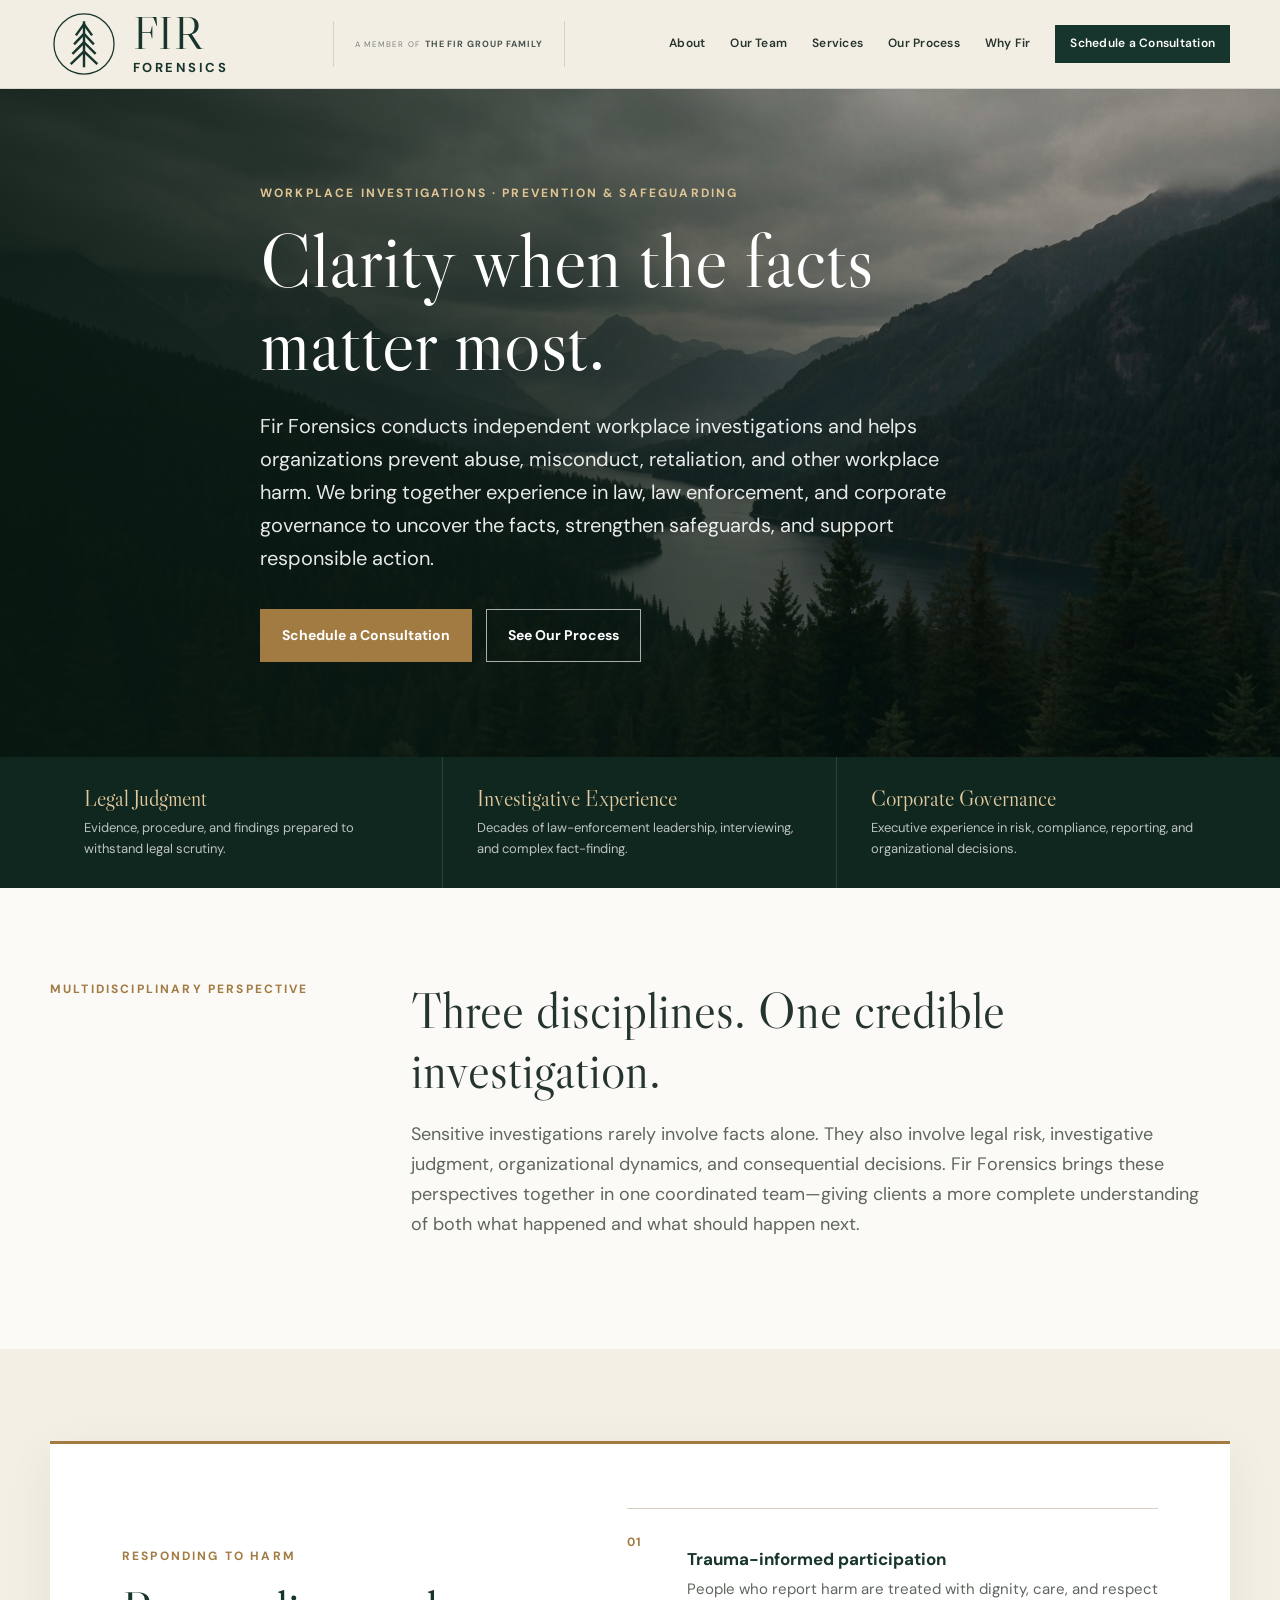
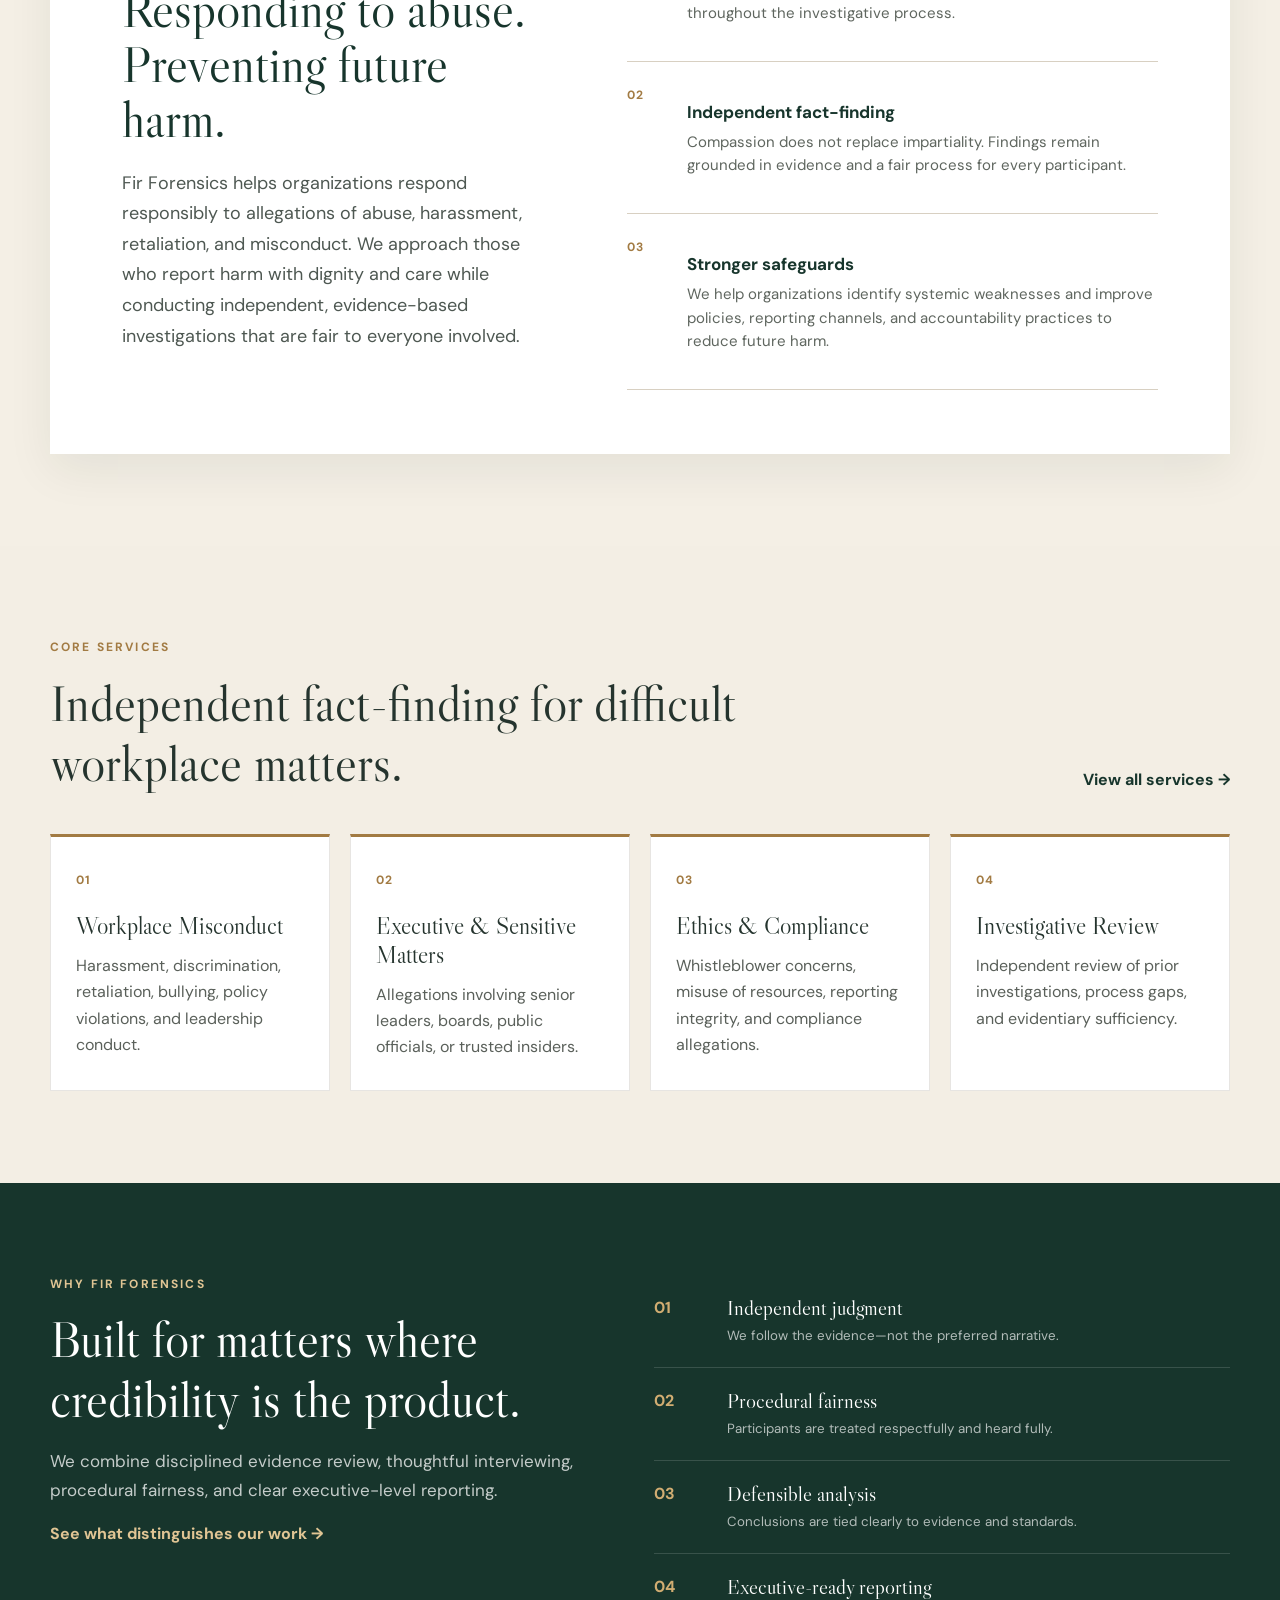
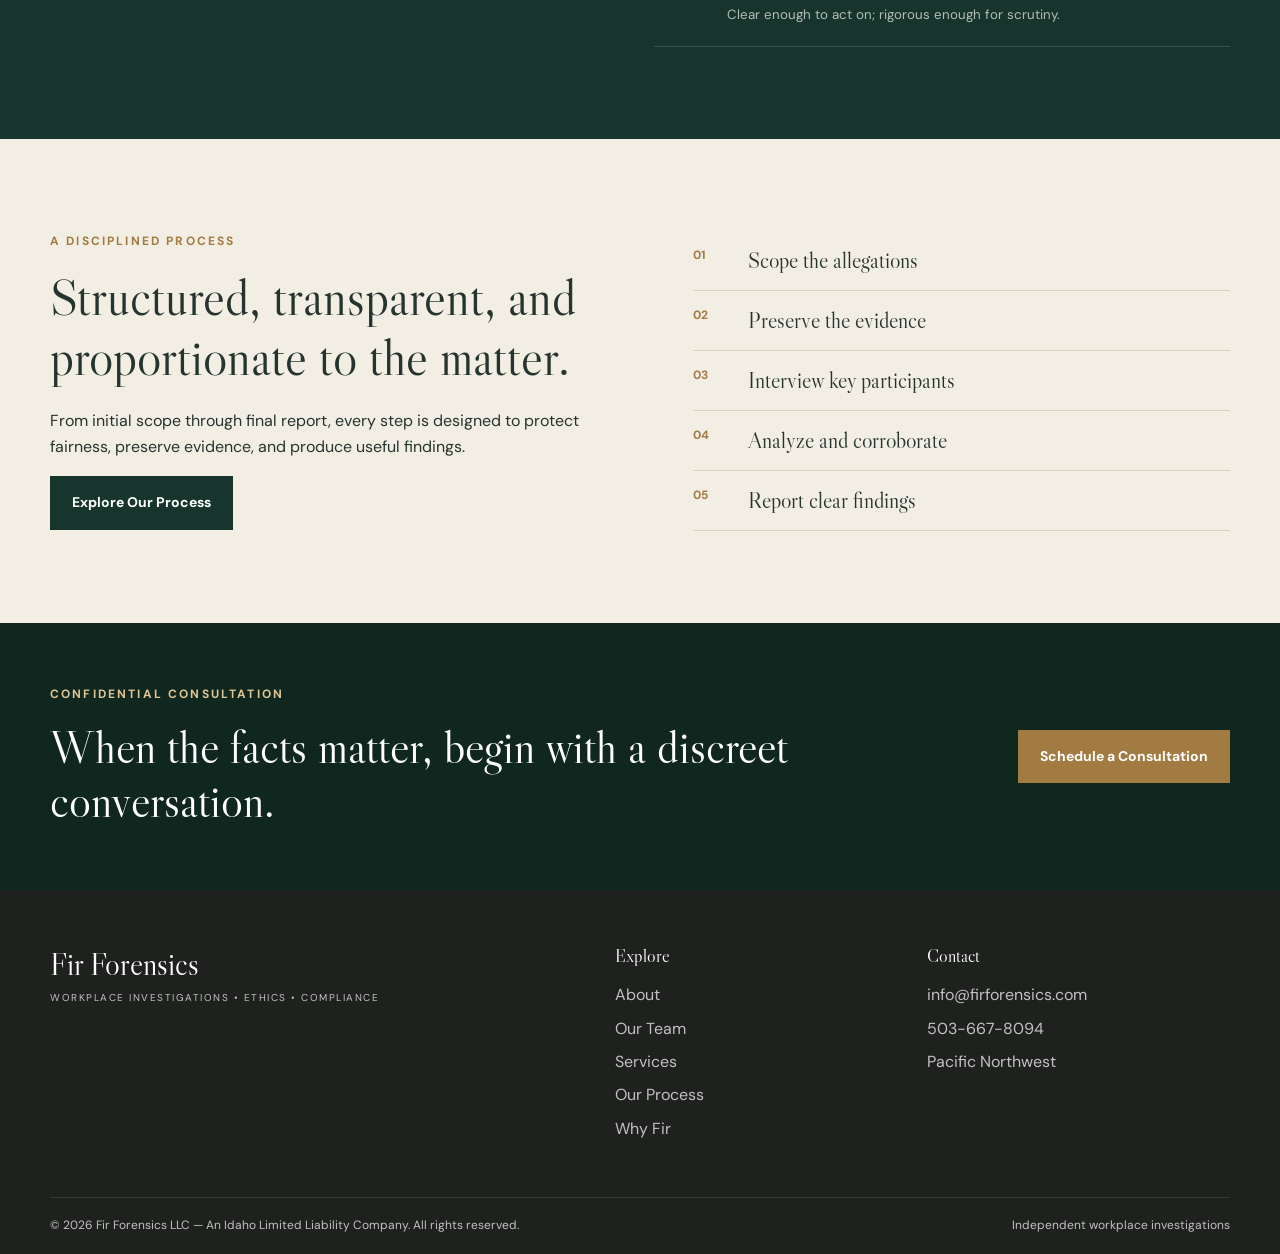
==== commit e11b0c81: "Add direct consultation booking to index.html" ====
--- a/index.html
+++ b/index.html
@@ -25,7 +25,7 @@
       <a href="services.html" data-page="services">Services</a>
       <a href="process.html" data-page="process">Our Process</a>
       <a href="why-fir.html" data-page="why">Why Fir</a>
-      <a class="nav-cta" href="contact.html" data-page="contact">Confidential Consultation</a>
+      <a class="nav-cta" href="https://calendar.app.google/bgcQuGn9PpD5C9JCA" target="_blank" rel="noopener">Schedule a Consultation</a>
     </nav>
   </div>
 </header><main id="main">
@@ -34,7 +34,7 @@
     <p class="eyebrow light">Workplace Investigations · Prevention &amp; Safeguarding</p>
     <h1>Clarity when the facts matter most.</h1>
     <p class="hero-lede">Fir Forensics conducts independent workplace investigations and helps organizations prevent abuse, misconduct, retaliation, and other workplace harm. We bring together experience in law, law enforcement, and corporate governance to uncover the facts, strengthen safeguards, and support responsible action.</p>
-    <div class="button-row"><a class="button button-gold" href="mailto:info@firforensics.com?subject=Confidential%20Consultation%20Request&body=Please%20share%20a%20brief%20description%20of%20the%20matter%2C%20your%20organization%2C%20general%20timing%2C%20and%20the%20best%20way%20to%20reach%20you.%0A%0A%28No%20need%20to%20include%20sensitive%20names%20or%20detailed%20allegations%20at%20this%20stage.%29">Discuss an Investigation</a><a class="button button-ghost" href="process.html">See Our Process</a></div>
+    <div class="button-row"><a class="button button-gold" href="https://calendar.app.google/bgcQuGn9PpD5C9JCA" target="_blank" rel="noopener">Schedule a Consultation</a><a class="button button-ghost" href="process.html">See Our Process</a></div>
   </div>
 </section>
 <section class="trust-bar"><div class="container trust-grid"><div><strong>Legal Judgment</strong><span>Evidence, procedure, and findings prepared to withstand legal scrutiny.</span></div><div><strong>Investigative Experience</strong><span>Decades of law-enforcement leadership, interviewing, and complex fact-finding.</span></div><div><strong>Corporate Governance</strong><span>Executive experience in risk, compliance, reporting, and organizational decisions.</span></div></div></section>
@@ -45,7 +45,7 @@
 <section class="section cream"><div class="container process-preview"><div><p class="eyebrow">A disciplined process</p><h2>Structured, transparent, and proportionate to the matter.</h2><p>From initial scope through final report, every step is designed to protect fairness, preserve evidence, and produce useful findings.</p><a class="button button-dark" href="process.html">Explore Our Process</a></div><ol><li><span>01</span>Scope the allegations</li><li><span>02</span>Preserve the evidence</li><li><span>03</span>Interview key participants</li><li><span>04</span>Analyze and corroborate</li><li><span>05</span>Report clear findings</li></ol></div></section></main><section class="final-cta">
   <div class="container final-cta-inner">
     <div><p class="eyebrow light">Confidential consultation</p><h2>When the facts matter, begin with a discreet conversation.</h2></div>
-    <a class="button button-gold" href="mailto:info@firforensics.com?subject=Confidential%20Consultation%20Request&body=Please%20share%20a%20brief%20description%20of%20the%20matter%2C%20your%20organization%2C%20general%20timing%2C%20and%20the%20best%20way%20to%20reach%20you.%0A%0A%28No%20need%20to%20include%20sensitive%20names%20or%20detailed%20allegations%20at%20this%20stage.%29">Discuss Your Matter</a>
+    <a class="button button-gold" href="https://calendar.app.google/bgcQuGn9PpD5C9JCA" target="_blank" rel="noopener">Schedule a Consultation</a>
   </div>
 </section>
 <footer class="site-footer">
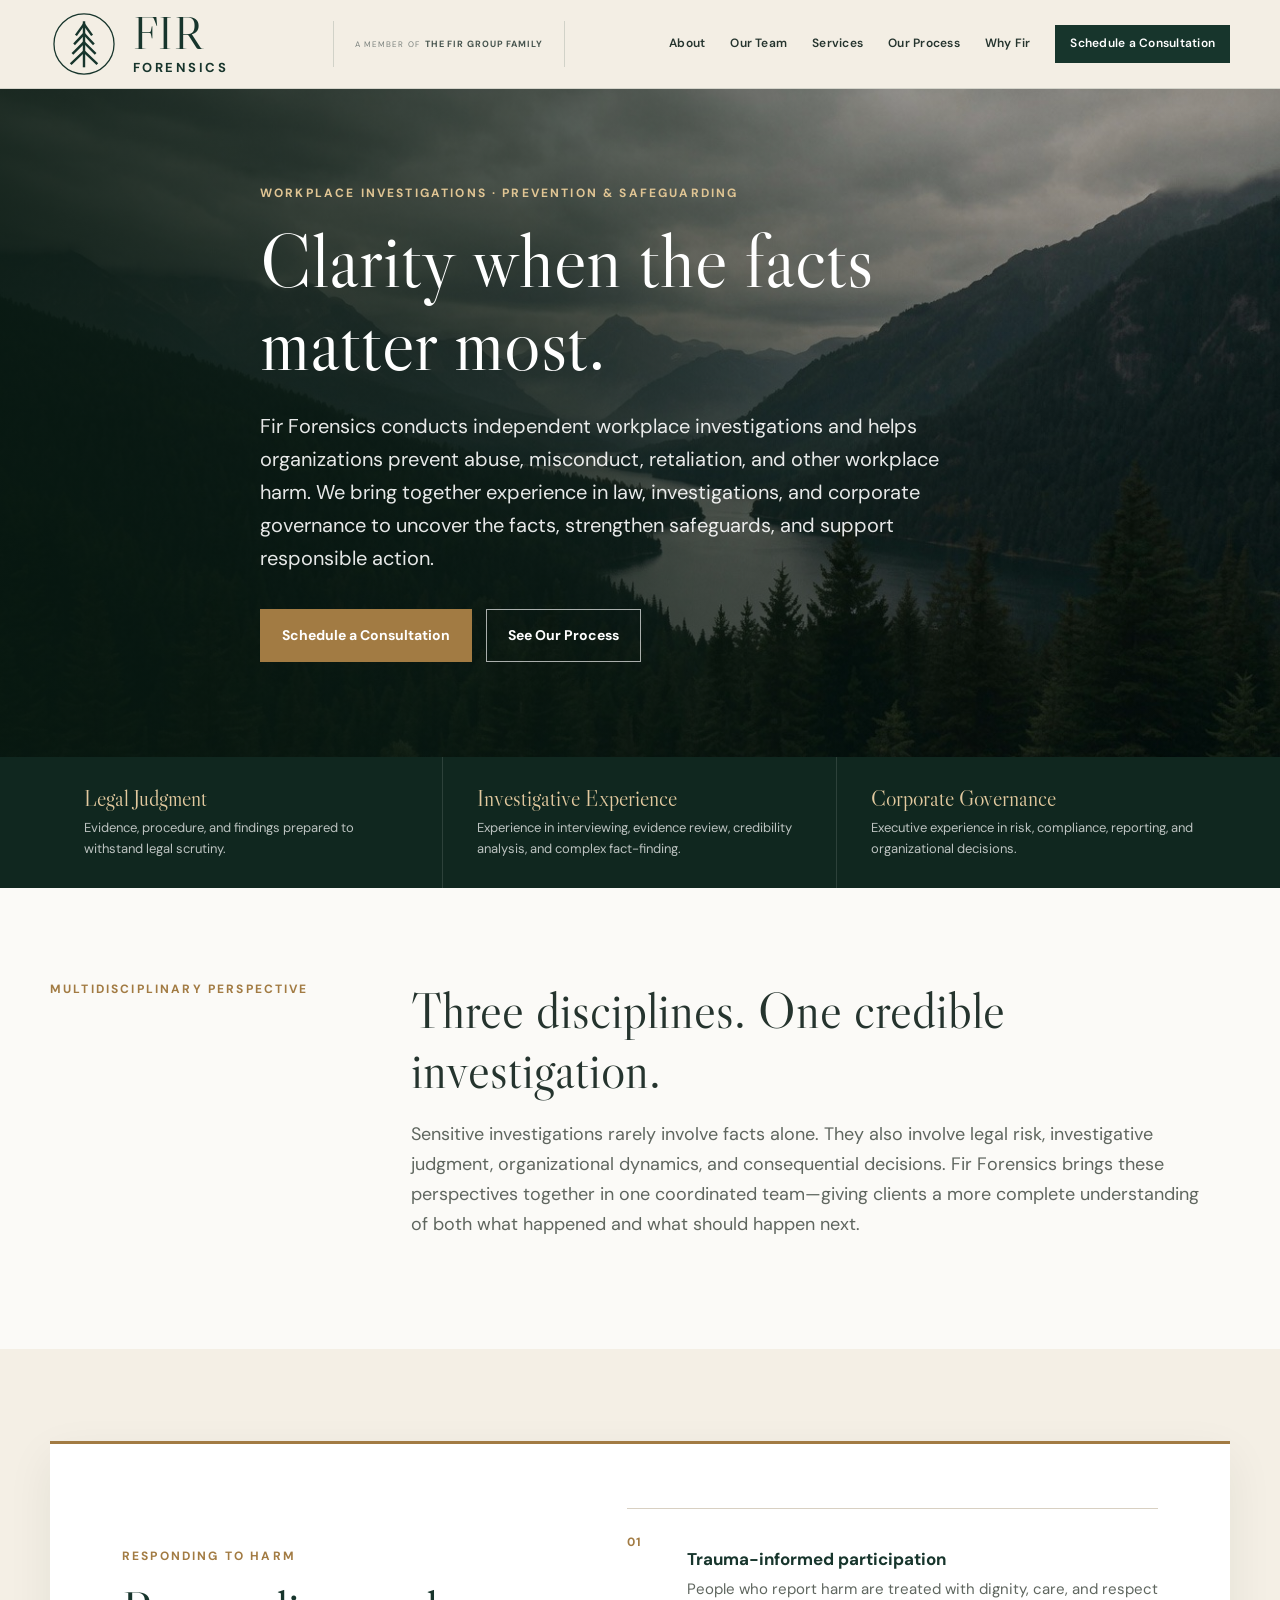
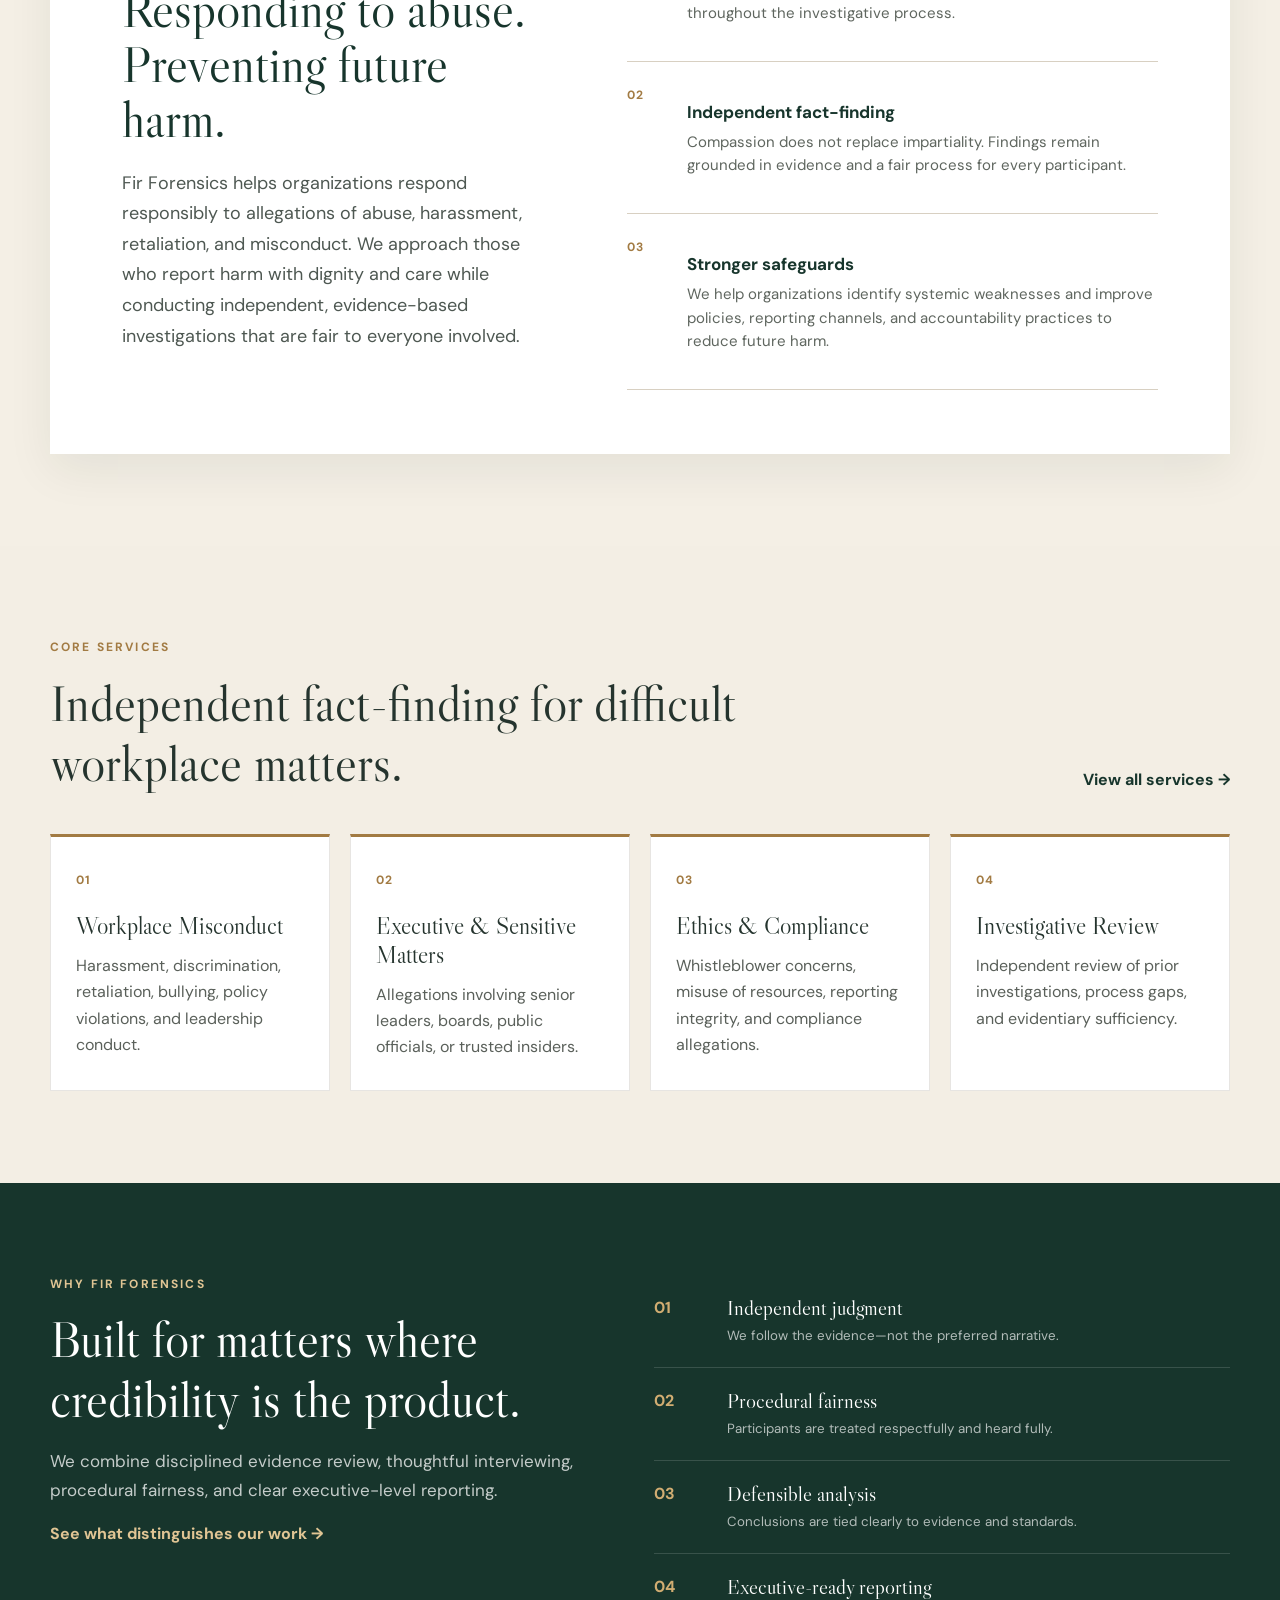
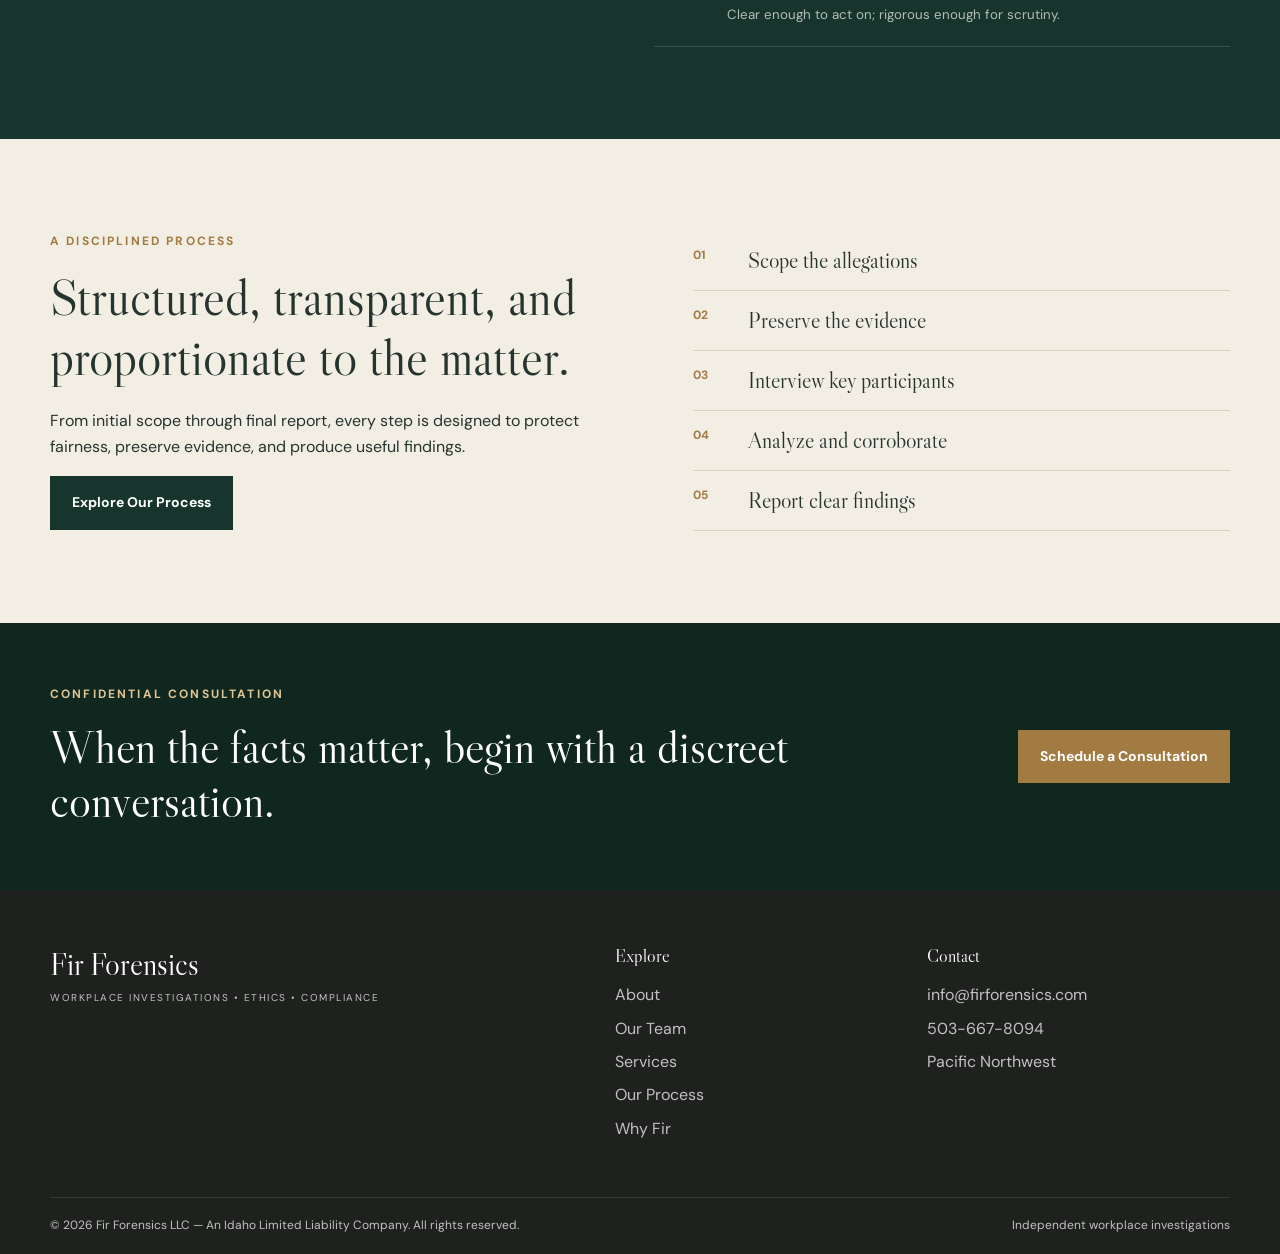
==== commit 22ac349a: "Remove law-enforcement affiliation from index.html" ====
--- a/index.html
+++ b/index.html
@@ -33,11 +33,11 @@
   <div class="hero-shade"></div><div class="container hero-content reveal">
     <p class="eyebrow light">Workplace Investigations · Prevention &amp; Safeguarding</p>
     <h1>Clarity when the facts matter most.</h1>
-    <p class="hero-lede">Fir Forensics conducts independent workplace investigations and helps organizations prevent abuse, misconduct, retaliation, and other workplace harm. We bring together experience in law, law enforcement, and corporate governance to uncover the facts, strengthen safeguards, and support responsible action.</p>
+    <p class="hero-lede">Fir Forensics conducts independent workplace investigations and helps organizations prevent abuse, misconduct, retaliation, and other workplace harm. We bring together experience in law, investigations, and corporate governance to uncover the facts, strengthen safeguards, and support responsible action.</p>
     <div class="button-row"><a class="button button-gold" href="https://calendar.app.google/bgcQuGn9PpD5C9JCA" target="_blank" rel="noopener">Schedule a Consultation</a><a class="button button-ghost" href="process.html">See Our Process</a></div>
   </div>
 </section>
-<section class="trust-bar"><div class="container trust-grid"><div><strong>Legal Judgment</strong><span>Evidence, procedure, and findings prepared to withstand legal scrutiny.</span></div><div><strong>Investigative Experience</strong><span>Decades of law-enforcement leadership, interviewing, and complex fact-finding.</span></div><div><strong>Corporate Governance</strong><span>Executive experience in risk, compliance, reporting, and organizational decisions.</span></div></div></section>
+<section class="trust-bar"><div class="container trust-grid"><div><strong>Legal Judgment</strong><span>Evidence, procedure, and findings prepared to withstand legal scrutiny.</span></div><div><strong>Investigative Experience</strong><span>Experience in interviewing, evidence review, credibility analysis, and complex fact-finding.</span></div><div><strong>Corporate Governance</strong><span>Executive experience in risk, compliance, reporting, and organizational decisions.</span></div></div></section>
 <section class="section intro"><div class="container split-heading"><p class="eyebrow">Multidisciplinary perspective</p><div><h2>Three disciplines. One credible investigation.</h2><p>Sensitive investigations rarely involve facts alone. They also involve legal risk, investigative judgment, organizational dynamics, and consequential decisions. Fir Forensics brings these perspectives together in one coordinated team—giving clients a more complete understanding of both what happened and what should happen next.</p></div></div></section>
 <section class="section safeguard-section"><div class="container"><div class="safeguard-panel reveal"><div><p class="eyebrow">Responding to harm</p><h2>Responding to abuse. Preventing future harm.</h2><p class="lead">Fir Forensics helps organizations respond responsibly to allegations of abuse, harassment, retaliation, and misconduct. We approach those who report harm with dignity and care while conducting independent, evidence-based investigations that are fair to everyone involved.</p></div><div class="safeguard-principles"><div><b>01</b><p><strong>Trauma-informed participation</strong><span>People who report harm are treated with dignity, care, and respect throughout the investigative process.</span></p></div><div><b>02</b><p><strong>Independent fact-finding</strong><span>Compassion does not replace impartiality. Findings remain grounded in evidence and a fair process for every participant.</span></p></div><div><b>03</b><p><strong>Stronger safeguards</strong><span>We help organizations identify systemic weaknesses and improve policies, reporting channels, and accountability practices to reduce future harm.</span></p></div></div></div></div></section>
 <section class="section cream"><div class="container"><div class="section-heading"><div><p class="eyebrow">Core services</p><h2>Independent fact-finding for difficult workplace matters.</h2></div><a class="text-link" href="services.html">View all services →</a></div><div class="card-grid four"><article class="service-card reveal"><span>01</span><h3>Workplace Misconduct</h3><p>Harassment, discrimination, retaliation, bullying, policy violations, and leadership conduct.</p></article><article class="service-card reveal"><span>02</span><h3>Executive & Sensitive Matters</h3><p>Allegations involving senior leaders, boards, public officials, or trusted insiders.</p></article><article class="service-card reveal"><span>03</span><h3>Ethics & Compliance</h3><p>Whistleblower concerns, misuse of resources, reporting integrity, and compliance allegations.</p></article><article class="service-card reveal"><span>04</span><h3>Investigative Review</h3><p>Independent review of prior investigations, process gaps, and evidentiary sufficiency.</p></article></div></div></section>
